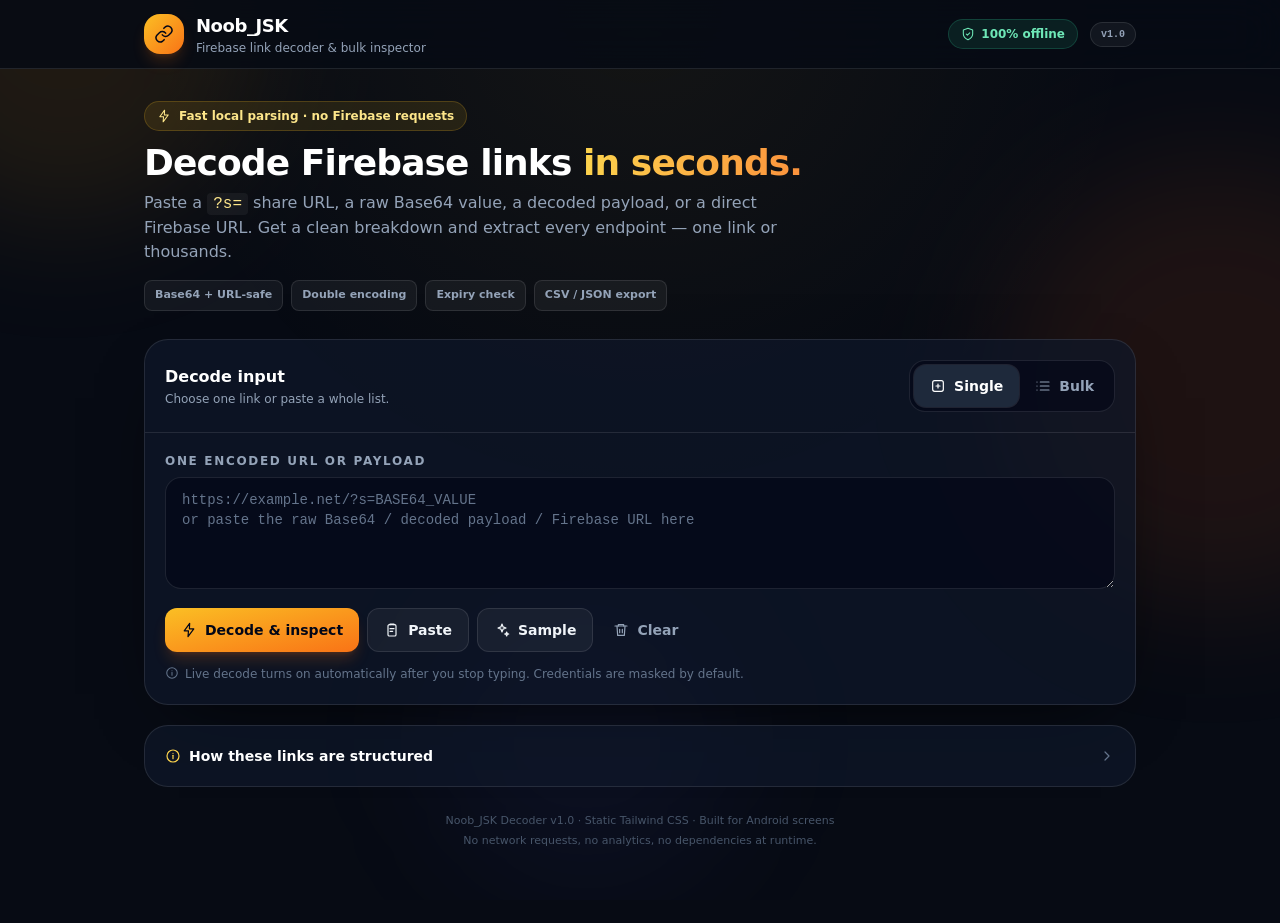
==== standalone.html @ 826efcdb "Initial commit via Netlify [skip ci]" ====
<!-- Generated file. Run `npm run build` after editing index.html, app.js, decoder.js or src/input.css. -->
<!doctype html>
<html lang="en" class="dark">
<head>
  <meta charset="utf-8">
  <meta name="viewport" content="width=device-width, initial-scale=1, viewport-fit=cover">
  <meta name="theme-color" content="#070b14">
  <meta name="mobile-web-app-capable" content="yes">
  <meta name="apple-mobile-web-app-capable" content="yes">
  <meta name="apple-mobile-web-app-status-bar-style" content="black-translucent">
  <meta name="description" content="Offline Firebase share-link decoder. Decode ?s= Base64 links, break down the payload, and extract Firebase URLs in single or bulk mode.">
  <title> Noob_JSK — Firebase Link Decoder (standalone)</title>
  <link rel="icon" href="data:image/svg+xml,%3Csvg xmlns='http://www.w3.org/2000/svg' viewBox='0 0 64 64'%3E%3Cdefs%3E%3ClinearGradient id='g' x1='0' y1='0' x2='1' y2='1'%3E%3Cstop stop-color='%23fbbf24'/%3E%3Cstop offset='1' stop-color='%23f97316'/%3E%3C/linearGradient%3E%3C/defs%3E%3Crect width='64' height='64' rx='16' fill='%23070b14'/%3E%3Cpath d='M26 20h-5a9 9 0 0 0 0 18h5M38 26h5a9 9 0 0 1 0 18h-5M25 35h14' fill='none' stroke='url(%23g)' stroke-width='5' stroke-linecap='round'/%3E%3Ccircle cx='21' cy='29' r='3.5' fill='url(%23g)'/%3E%3Ccircle cx='43' cy='35' r='3.5' fill='url(%23g)'/%3E%3C/svg%3E">
  <style>
*,:after,:before{--tw-border-spacing-x:0;--tw-border-spacing-y:0;--tw-translate-x:0;--tw-translate-y:0;--tw-rotate:0;--tw-skew-x:0;--tw-skew-y:0;--tw-scale-x:1;--tw-scale-y:1;--tw-pan-x: ;--tw-pan-y: ;--tw-pinch-zoom: ;--tw-scroll-snap-strictness:proximity;--tw-gradient-from-position: ;--tw-gradient-via-position: ;--tw-gradient-to-position: ;--tw-ordinal: ;--tw-slashed-zero: ;--tw-numeric-figure: ;--tw-numeric-spacing: ;--tw-numeric-fraction: ;--tw-ring-inset: ;--tw-ring-offset-width:0px;--tw-ring-offset-color:#fff;--tw-ring-color:rgba(59,130,246,.5);--tw-ring-offset-shadow:0 0 #0000;--tw-ring-shadow:0 0 #0000;--tw-shadow:0 0 #0000;--tw-shadow-colored:0 0 #0000;--tw-blur: ;--tw-brightness: ;--tw-contrast: ;--tw-grayscale: ;--tw-hue-rotate: ;--tw-invert: ;--tw-saturate: ;--tw-sepia: ;--tw-drop-shadow: ;--tw-backdrop-blur: ;--tw-backdrop-brightness: ;--tw-backdrop-contrast: ;--tw-backdrop-grayscale: ;--tw-backdrop-hue-rotate: ;--tw-backdrop-invert: ;--tw-backdrop-opacity: ;--tw-backdrop-saturate: ;--tw-backdrop-sepia: ;--tw-contain-size: ;--tw-contain-layout: ;--tw-contain-paint: ;--tw-contain-style: }::backdrop{--tw-border-spacing-x:0;--tw-border-spacing-y:0;--tw-translate-x:0;--tw-translate-y:0;--tw-rotate:0;--tw-skew-x:0;--tw-skew-y:0;--tw-scale-x:1;--tw-scale-y:1;--tw-pan-x: ;--tw-pan-y: ;--tw-pinch-zoom: ;--tw-scroll-snap-strictness:proximity;--tw-gradient-from-position: ;--tw-gradient-via-position: ;--tw-gradient-to-position: ;--tw-ordinal: ;--tw-slashed-zero: ;--tw-numeric-figure: ;--tw-numeric-spacing: ;--tw-numeric-fraction: ;--tw-ring-inset: ;--tw-ring-offset-width:0px;--tw-ring-offset-color:#fff;--tw-ring-color:rgba(59,130,246,.5);--tw-ring-offset-shadow:0 0 #0000;--tw-ring-shadow:0 0 #0000;--tw-shadow:0 0 #0000;--tw-shadow-colored:0 0 #0000;--tw-blur: ;--tw-brightness: ;--tw-contrast: ;--tw-grayscale: ;--tw-hue-rotate: ;--tw-invert: ;--tw-saturate: ;--tw-sepia: ;--tw-drop-shadow: ;--tw-backdrop-blur: ;--tw-backdrop-brightness: ;--tw-backdrop-contrast: ;--tw-backdrop-grayscale: ;--tw-backdrop-hue-rotate: ;--tw-backdrop-invert: ;--tw-backdrop-opacity: ;--tw-backdrop-saturate: ;--tw-backdrop-sepia: ;--tw-contain-size: ;--tw-contain-layout: ;--tw-contain-paint: ;--tw-contain-style: }/*! tailwindcss v3.4.17 | MIT License | https://tailwindcss.com*/*,:after,:before{box-sizing:border-box;border:0 solid #e5e7eb}:after,:before{--tw-content:""}:host,html{line-height:1.5;-webkit-text-size-adjust:100%;-moz-tab-size:4;-o-tab-size:4;tab-size:4;font-family:ui-sans-serif,system-ui,-apple-system,BlinkMacSystemFont,Segoe UI,Roboto,Helvetica Neue,Arial,Noto Sans,Noto Sans Devanagari,sans-serif;font-feature-settings:normal;font-variation-settings:normal;-webkit-tap-highlight-color:transparent}body{line-height:inherit}hr{height:0;color:inherit;border-top-width:1px}abbr:where([title]){-webkit-text-decoration:underline dotted;text-decoration:underline dotted}h1,h2,h3,h4,h5,h6{font-size:inherit;font-weight:inherit}a{color:inherit;text-decoration:inherit}b,strong{font-weight:bolder}code,kbd,pre,samp{font-family:ui-monospace,SFMono-Regular,Menlo,Monaco,Consolas,Liberation Mono,monospace;font-feature-settings:normal;font-variation-settings:normal;font-size:1em}small{font-size:80%}sub,sup{font-size:75%;line-height:0;position:relative;vertical-align:baseline}sub{bottom:-.25em}sup{top:-.5em}table{text-indent:0;border-color:inherit;border-collapse:collapse}button,input,optgroup,select,textarea{font-family:inherit;font-feature-settings:inherit;font-variation-settings:inherit;font-size:100%;font-weight:inherit;line-height:inherit;letter-spacing:inherit;color:inherit;margin:0;padding:0}button,select{text-transform:none}button,input:where([type=button]),input:where([type=reset]),input:where([type=submit]){-webkit-appearance:button;background-color:transparent;background-image:none}:-moz-focusring{outline:auto}:-moz-ui-invalid{box-shadow:none}progress{vertical-align:baseline}::-webkit-inner-spin-button,::-webkit-outer-spin-button{height:auto}[type=search]{-webkit-appearance:textfield;outline-offset:-2px}::-webkit-search-decoration{-webkit-appearance:none}::-webkit-file-upload-button{-webkit-appearance:button;font:inherit}summary{display:list-item}blockquote,dd,dl,figure,h1,h2,h3,h4,h5,h6,hr,p,pre{margin:0}fieldset{margin:0}fieldset,legend{padding:0}menu,ol,ul{list-style:none;margin:0;padding:0}dialog{padding:0}textarea{resize:vertical}input::-moz-placeholder,textarea::-moz-placeholder{opacity:1;color:#9ca3af}input::placeholder,textarea::placeholder{opacity:1;color:#9ca3af}[role=button],button{cursor:pointer}:disabled{cursor:default}audio,canvas,embed,iframe,img,object,svg,video{display:block;vertical-align:middle}img,video{max-width:100%;height:auto}[hidden]:where(:not([hidden=until-found])){display:none}:root{color-scheme:dark}html{-webkit-text-size-adjust:100%;scroll-behavior:smooth}body{margin:0;min-height:100%;background-color:#070b14;font-family:ui-sans-serif,system-ui,-apple-system,BlinkMacSystemFont,Segoe UI,Roboto,Helvetica Neue,Arial,Noto Sans,Noto Sans Devanagari,sans-serif;overscroll-behavior-y:contain;-webkit-font-smoothing:antialiased;-moz-osx-font-smoothing:grayscale}*{-webkit-tap-highlight-color:transparent}button,input,select,textarea{font:inherit}input,textarea{font-size:16px}::-moz-selection{background:rgba(251,191,36,.3);color:#fff}::selection{background:rgba(251,191,36,.3);color:#fff}:focus-visible{outline:2px solid rgba(251,191,36,.75);outline-offset:2px}.glass{border-radius:1.5rem;border-width:1px;border-color:hsla(0,0%,100%,.1);background-color:rgba(15,23,42,.7);--tw-shadow:0 24px 70px -35px rgba(0,0,0,.95);--tw-shadow-colored:0 24px 70px -35px var(--tw-shadow-color);box-shadow:var(--tw-ring-offset-shadow,0 0 #0000),var(--tw-ring-shadow,0 0 #0000),var(--tw-shadow)}.glass-soft{border-radius:1rem;border-width:1px;border-color:hsla(0,0%,100%,.07);background-color:hsla(0,0%,100%,.035)}.input-shell{width:100%;border-radius:1rem;border-width:1px;border-color:hsla(0,0%,100%,.1);background-color:rgba(2,6,23,.6);padding:.75rem 1rem;font-size:1rem;line-height:1.5rem;--tw-text-opacity:1;color:rgb(241 245 249/var(--tw-text-opacity,1));outline:2px solid transparent;outline-offset:2px;transition-property:color,background-color,border-color,text-decoration-color,fill,stroke,opacity,box-shadow,transform,filter,-webkit-backdrop-filter;transition-property:color,background-color,border-color,text-decoration-color,fill,stroke,opacity,box-shadow,transform,filter,backdrop-filter;transition-property:color,background-color,border-color,text-decoration-color,fill,stroke,opacity,box-shadow,transform,filter,backdrop-filter,-webkit-backdrop-filter;transition-timing-function:cubic-bezier(.4,0,.2,1);transition-duration:.15s}.input-shell::-moz-placeholder{--tw-text-opacity:1;color:rgb(100 116 139/var(--tw-text-opacity,1))}.input-shell::placeholder{--tw-text-opacity:1;color:rgb(100 116 139/var(--tw-text-opacity,1))}.input-shell:focus{border-color:rgba(251,191,36,.5);--tw-ring-offset-shadow:var(--tw-ring-inset) 0 0 0 var(--tw-ring-offset-width) var(--tw-ring-offset-color);--tw-ring-shadow:var(--tw-ring-inset) 0 0 0 calc(4px + var(--tw-ring-offset-width)) var(--tw-ring-color);box-shadow:var(--tw-ring-offset-shadow),var(--tw-ring-shadow),var(--tw-shadow,0 0 #0000);--tw-ring-color:rgba(251,191,36,.1)}.\!btn{display:inline-flex;min-height:44px;touch-action:manipulation;align-items:center;justify-content:center;gap:.5rem;border-radius:.75rem;padding:.625rem 1rem;font-size:.875rem;line-height:1.25rem;font-weight:600;transition-property:color,background-color,border-color,text-decoration-color,fill,stroke,opacity,box-shadow,transform,filter,-webkit-backdrop-filter;transition-property:color,background-color,border-color,text-decoration-color,fill,stroke,opacity,box-shadow,transform,filter,backdrop-filter;transition-property:color,background-color,border-color,text-decoration-color,fill,stroke,opacity,box-shadow,transform,filter,backdrop-filter,-webkit-backdrop-filter;transition-timing-function:cubic-bezier(.4,0,.2,1);transition-duration:.15s}.\!btn:active{--tw-scale-x:0.98;--tw-scale-y:0.98;transform:translate(var(--tw-translate-x),var(--tw-translate-y)) rotate(var(--tw-rotate)) skewX(var(--tw-skew-x)) skewY(var(--tw-skew-y)) scaleX(var(--tw-scale-x)) scaleY(var(--tw-scale-y))}.\!btn:disabled{cursor:not-allowed;opacity:.5}.btn{display:inline-flex;min-height:44px;touch-action:manipulation;align-items:center;justify-content:center;gap:.5rem;border-radius:.75rem;padding:.625rem 1rem;font-size:.875rem;line-height:1.25rem;font-weight:600;transition-property:color,background-color,border-color,text-decoration-color,fill,stroke,opacity,box-shadow,transform,filter,-webkit-backdrop-filter;transition-property:color,background-color,border-color,text-decoration-color,fill,stroke,opacity,box-shadow,transform,filter,backdrop-filter;transition-property:color,background-color,border-color,text-decoration-color,fill,stroke,opacity,box-shadow,transform,filter,backdrop-filter,-webkit-backdrop-filter;transition-timing-function:cubic-bezier(.4,0,.2,1);transition-duration:.15s}.btn:active{--tw-scale-x:0.98;--tw-scale-y:0.98;transform:translate(var(--tw-translate-x),var(--tw-translate-y)) rotate(var(--tw-rotate)) skewX(var(--tw-skew-x)) skewY(var(--tw-skew-y)) scaleX(var(--tw-scale-x)) scaleY(var(--tw-scale-y))}.btn:disabled{cursor:not-allowed;opacity:.5}.btn-primary{display:inline-flex;min-height:44px;touch-action:manipulation;align-items:center;justify-content:center;gap:.5rem;border-radius:.75rem;padding:.625rem 1rem;font-size:.875rem;line-height:1.25rem;font-weight:600;transition-property:color,background-color,border-color,text-decoration-color,fill,stroke,opacity,box-shadow,transform,filter,-webkit-backdrop-filter;transition-property:color,background-color,border-color,text-decoration-color,fill,stroke,opacity,box-shadow,transform,filter,backdrop-filter;transition-property:color,background-color,border-color,text-decoration-color,fill,stroke,opacity,box-shadow,transform,filter,backdrop-filter,-webkit-backdrop-filter;transition-timing-function:cubic-bezier(.4,0,.2,1);transition-duration:.15s}.btn-primary:active{--tw-scale-x:0.98;--tw-scale-y:0.98;transform:translate(var(--tw-translate-x),var(--tw-translate-y)) rotate(var(--tw-rotate)) skewX(var(--tw-skew-x)) skewY(var(--tw-skew-y)) scaleX(var(--tw-scale-x)) scaleY(var(--tw-scale-y))}.btn-primary:disabled{cursor:not-allowed;opacity:.5}.btn-primary{background-image:linear-gradient(to bottom right,var(--tw-gradient-stops));--tw-gradient-from:#fbbf24 var(--tw-gradient-from-position);--tw-gradient-to:rgba(251,191,36,0) var(--tw-gradient-to-position);--tw-gradient-stops:var(--tw-gradient-from),var(--tw-gradient-to);--tw-gradient-to:#f97316 var(--tw-gradient-to-position);--tw-text-opacity:1;color:rgb(2 6 23/var(--tw-text-opacity,1));--tw-shadow:0 10px 15px -3px rgba(0,0,0,.1),0 4px 6px -4px rgba(0,0,0,.1);--tw-shadow-colored:0 10px 15px -3px var(--tw-shadow-color),0 4px 6px -4px var(--tw-shadow-color);box-shadow:var(--tw-ring-offset-shadow,0 0 #0000),var(--tw-ring-shadow,0 0 #0000),var(--tw-shadow);--tw-shadow-color:rgba(249,115,22,.2);--tw-shadow:var(--tw-shadow-colored)}.btn-primary:hover{--tw-gradient-from:#fcd34d var(--tw-gradient-from-position);--tw-gradient-to:rgba(252,211,77,0) var(--tw-gradient-to-position);--tw-gradient-stops:var(--tw-gradient-from),var(--tw-gradient-to);--tw-gradient-to:#fb923c var(--tw-gradient-to-position)}.btn-secondary{display:inline-flex;min-height:44px;touch-action:manipulation;align-items:center;justify-content:center;gap:.5rem;border-radius:.75rem;padding:.625rem 1rem;font-size:.875rem;line-height:1.25rem;font-weight:600;transition-property:color,background-color,border-color,text-decoration-color,fill,stroke,opacity,box-shadow,transform,filter,-webkit-backdrop-filter;transition-property:color,background-color,border-color,text-decoration-color,fill,stroke,opacity,box-shadow,transform,filter,backdrop-filter;transition-property:color,background-color,border-color,text-decoration-color,fill,stroke,opacity,box-shadow,transform,filter,backdrop-filter,-webkit-backdrop-filter;transition-timing-function:cubic-bezier(.4,0,.2,1);transition-duration:.15s}.btn-secondary:active{--tw-scale-x:0.98;--tw-scale-y:0.98;transform:translate(var(--tw-translate-x),var(--tw-translate-y)) rotate(var(--tw-rotate)) skewX(var(--tw-skew-x)) skewY(var(--tw-skew-y)) scaleX(var(--tw-scale-x)) scaleY(var(--tw-scale-y))}.btn-secondary:disabled{cursor:not-allowed;opacity:.5}.btn-secondary{border-width:1px;border-color:hsla(0,0%,100%,.1);background-color:hsla(0,0%,100%,.05);--tw-text-opacity:1;color:rgb(241 245 249/var(--tw-text-opacity,1))}.btn-secondary:hover{background-color:hsla(0,0%,100%,.1)}.btn-ghost{display:inline-flex;min-height:44px;touch-action:manipulation;align-items:center;justify-content:center;gap:.5rem;border-radius:.75rem;padding:.625rem 1rem;font-size:.875rem;line-height:1.25rem;font-weight:600;transition-property:color,background-color,border-color,text-decoration-color,fill,stroke,opacity,box-shadow,transform,filter,-webkit-backdrop-filter;transition-property:color,background-color,border-color,text-decoration-color,fill,stroke,opacity,box-shadow,transform,filter,backdrop-filter;transition-property:color,background-color,border-color,text-decoration-color,fill,stroke,opacity,box-shadow,transform,filter,backdrop-filter,-webkit-backdrop-filter;transition-timing-function:cubic-bezier(.4,0,.2,1);transition-duration:.15s}.btn-ghost:active{--tw-scale-x:0.98;--tw-scale-y:0.98;transform:translate(var(--tw-translate-x),var(--tw-translate-y)) rotate(var(--tw-rotate)) skewX(var(--tw-skew-x)) skewY(var(--tw-skew-y)) scaleX(var(--tw-scale-x)) scaleY(var(--tw-scale-y))}.btn-ghost:disabled{cursor:not-allowed;opacity:.5}.btn-ghost{padding-left:.75rem;padding-right:.75rem;--tw-text-opacity:1;color:rgb(148 163 184/var(--tw-text-opacity,1))}.btn-ghost:hover{background-color:hsla(0,0%,100%,.05);--tw-text-opacity:1;color:rgb(241 245 249/var(--tw-text-opacity,1))}.mini-btn{display:inline-flex;min-height:36px;touch-action:manipulation;align-items:center;justify-content:center;gap:.375rem;border-radius:.5rem;border-width:1px;border-color:hsla(0,0%,100%,.1);background-color:hsla(0,0%,100%,.05);padding:.375rem .75rem;font-size:.75rem;line-height:1rem;font-weight:600;--tw-text-opacity:1;color:rgb(203 213 225/var(--tw-text-opacity,1));transition-property:color,background-color,border-color,text-decoration-color,fill,stroke,opacity,box-shadow,transform,filter,-webkit-backdrop-filter;transition-property:color,background-color,border-color,text-decoration-color,fill,stroke,opacity,box-shadow,transform,filter,backdrop-filter;transition-property:color,background-color,border-color,text-decoration-color,fill,stroke,opacity,box-shadow,transform,filter,backdrop-filter,-webkit-backdrop-filter;transition-timing-function:cubic-bezier(.4,0,.2,1);transition-duration:.15s}.mini-btn:hover{background-color:hsla(0,0%,100%,.1);--tw-text-opacity:1;color:rgb(255 255 255/var(--tw-text-opacity,1))}.mini-btn:active{--tw-scale-x:0.98;--tw-scale-y:0.98;transform:translate(var(--tw-translate-x),var(--tw-translate-y)) rotate(var(--tw-rotate)) skewX(var(--tw-skew-x)) skewY(var(--tw-skew-y)) scaleX(var(--tw-scale-x)) scaleY(var(--tw-scale-y))}.chip{display:inline-flex;min-height:36px;flex-shrink:0;touch-action:manipulation;align-items:center;gap:.375rem;border-radius:9999px;border-width:1px;border-color:hsla(0,0%,100%,.1);background-color:hsla(0,0%,100%,.05);padding:.375rem .875rem;font-size:.75rem;line-height:1rem;font-weight:600;--tw-text-opacity:1;color:rgb(148 163 184/var(--tw-text-opacity,1));transition-property:color,background-color,border-color,text-decoration-color,fill,stroke,opacity,box-shadow,transform,filter,-webkit-backdrop-filter;transition-property:color,background-color,border-color,text-decoration-color,fill,stroke,opacity,box-shadow,transform,filter,backdrop-filter;transition-property:color,background-color,border-color,text-decoration-color,fill,stroke,opacity,box-shadow,transform,filter,backdrop-filter,-webkit-backdrop-filter;transition-timing-function:cubic-bezier(.4,0,.2,1);transition-duration:.15s}.chip:hover{--tw-text-opacity:1;color:rgb(241 245 249/var(--tw-text-opacity,1))}.chip:active{--tw-scale-x:0.98;--tw-scale-y:0.98;transform:translate(var(--tw-translate-x),var(--tw-translate-y)) rotate(var(--tw-rotate)) skewX(var(--tw-skew-x)) skewY(var(--tw-skew-y)) scaleX(var(--tw-scale-x)) scaleY(var(--tw-scale-y))}.chip-active{border-color:rgba(251,191,36,.3);background-color:rgba(251,191,36,.15);--tw-text-opacity:1;color:rgb(253 230 138/var(--tw-text-opacity,1))}.label{margin-bottom:.5rem;display:block;line-height:1rem;font-weight:700;text-transform:uppercase;letter-spacing:.14em;color:rgb(148 163 184/var(--tw-text-opacity,1))}.code-block,.label{font-size:.75rem;--tw-text-opacity:1}.code-block{max-height:16rem;overflow:auto;border-radius:1rem;border-width:1px;border-color:hsla(0,0%,100%,.1);background-color:rgba(2,6,23,.8);padding:1rem;font-family:ui-monospace,SFMono-Regular,Menlo,Monaco,Consolas,Liberation Mono,monospace;line-height:1.5rem;color:rgb(203 213 225/var(--tw-text-opacity,1));scrollbar-width:thin;scrollbar-color:rgba(148,163,184,.35) transparent}.code-block::-webkit-scrollbar{width:6px;height:6px}.code-block::-webkit-scrollbar-thumb{border-radius:999px;background:rgba(148,163,184,.35)}.code-block::-webkit-scrollbar-track{background:transparent}.segment-btn{display:inline-flex;min-height:42px;flex:1 1 0%;touch-action:manipulation;align-items:center;justify-content:center;gap:.5rem;border-radius:.75rem;padding:.5rem 1rem;font-size:.875rem;line-height:1.25rem;font-weight:600;--tw-text-opacity:1;color:rgb(148 163 184/var(--tw-text-opacity,1));transition-property:color,background-color,border-color,text-decoration-color,fill,stroke,opacity,box-shadow,transform,filter,-webkit-backdrop-filter;transition-property:color,background-color,border-color,text-decoration-color,fill,stroke,opacity,box-shadow,transform,filter,backdrop-filter;transition-property:color,background-color,border-color,text-decoration-color,fill,stroke,opacity,box-shadow,transform,filter,backdrop-filter,-webkit-backdrop-filter;transition-timing-function:cubic-bezier(.4,0,.2,1);transition-duration:.15s}.segment-btn:active{--tw-scale-x:0.98;--tw-scale-y:0.98;transform:translate(var(--tw-translate-x),var(--tw-translate-y)) rotate(var(--tw-rotate)) skewX(var(--tw-skew-x)) skewY(var(--tw-skew-y)) scaleX(var(--tw-scale-x)) scaleY(var(--tw-scale-y))}.segment-active{--tw-bg-opacity:1;background-color:rgb(30 41 59/var(--tw-bg-opacity,1));--tw-text-opacity:1;color:rgb(255 255 255/var(--tw-text-opacity,1));--tw-shadow:0 1px 2px 0 rgba(0,0,0,.05);--tw-shadow-colored:0 1px 2px 0 var(--tw-shadow-color);box-shadow:var(--tw-ring-offset-shadow,0 0 #0000),var(--tw-ring-shadow,0 0 #0000),var(--tw-shadow);--tw-ring-offset-shadow:var(--tw-ring-inset) 0 0 0 var(--tw-ring-offset-width) var(--tw-ring-offset-color);--tw-ring-shadow:var(--tw-ring-inset) 0 0 0 calc(1px + var(--tw-ring-offset-width)) var(--tw-ring-color);box-shadow:var(--tw-ring-offset-shadow),var(--tw-ring-shadow),var(--tw-shadow,0 0 #0000);--tw-ring-color:hsla(0,0%,100%,.1)}.pointer-events-none{pointer-events:none}.\!visible{visibility:visible!important}.visible{visibility:visible}.fixed{position:fixed}.absolute{position:absolute}.relative{position:relative}.sticky{position:sticky}.inset-0{inset:0}.inset-x-0{left:0;right:0}.-left-32{left:-8rem}.-right-40{right:-10rem}.-top-40{top:-10rem}.bottom-0{bottom:0}.bottom-24{bottom:6rem}.left-1\/2{left:50%}.left-1\/3{left:33.333333%}.top-0{top:0}.top-40{top:10rem}.-z-10{z-index:-10}.z-40{z-index:40}.z-50{z-index:50}.mx-auto{margin-left:auto;margin-right:auto}.mb-0{margin-bottom:0}.mb-2{margin-bottom:.5rem}.mb-3{margin-bottom:.75rem}.mb-5{margin-bottom:1.25rem}.mt-0\.5{margin-top:.125rem}.mt-1{margin-top:.25rem}.mt-1\.5{margin-top:.375rem}.mt-2{margin-top:.5rem}.mt-3{margin-top:.75rem}.mt-4{margin-top:1rem}.mt-5{margin-top:1.25rem}.mt-6{margin-top:1.5rem}.block{display:block}.flex{display:flex}.inline-flex{display:inline-flex}.grid{display:grid}.hidden{display:none}.h-10{height:2.5rem}.h-11{height:2.75rem}.h-2{height:.5rem}.h-2\.5{height:.625rem}.h-3\.5{height:.875rem}.h-4{height:1rem}.h-5{height:1.25rem}.h-6{height:1.5rem}.h-8{height:2rem}.h-80{height:20rem}.h-96{height:24rem}.h-\[28rem\]{height:28rem}.max-h-64{max-height:16rem}.min-h-\[112px\]{min-height:112px}.min-h-\[180px\]{min-height:180px}.min-h-\[36px\]{min-height:36px}.min-h-\[42px\]{min-height:42px}.min-h-\[44px\]{min-height:44px}.min-h-screen{min-height:100vh}.w-10{width:2.5rem}.w-11{width:2.75rem}.w-2{width:.5rem}.w-2\.5{width:.625rem}.w-3\.5{width:.875rem}.w-4{width:1rem}.w-5{width:1.25rem}.w-6{width:1.5rem}.w-8{width:2rem}.w-80{width:20rem}.w-96{width:24rem}.w-\[28rem\]{width:28rem}.w-full{width:100%}.min-w-0{min-width:0}.max-w-2xl{max-width:42rem}.max-w-5xl{max-width:64rem}.flex-1{flex:1 1 0%}.shrink-0{flex-shrink:0}.-translate-x-1\/2{--tw-translate-x:-50%}.-translate-x-1\/2,.transform{transform:translate(var(--tw-translate-x),var(--tw-translate-y)) rotate(var(--tw-rotate)) skewX(var(--tw-skew-x)) skewY(var(--tw-skew-y)) scaleX(var(--tw-scale-x)) scaleY(var(--tw-scale-y))}.cursor-pointer{cursor:pointer}.touch-manipulation{touch-action:manipulation}.resize-y{resize:vertical}.list-none{list-style-type:none}.grid-cols-2{grid-template-columns:repeat(2,minmax(0,1fr))}.flex-col{flex-direction:column}.flex-wrap{flex-wrap:wrap}.items-start{align-items:flex-start}.items-end{align-items:flex-end}.items-center{align-items:center}.justify-center{justify-content:center}.justify-between{justify-content:space-between}.gap-1{gap:.25rem}.gap-1\.5{gap:.375rem}.gap-2{gap:.5rem}.gap-2\.5{gap:.625rem}.gap-3{gap:.75rem}.space-y-1>:not([hidden])~:not([hidden]){--tw-space-y-reverse:0;margin-top:calc(.25rem*(1 - var(--tw-space-y-reverse)));margin-bottom:calc(.25rem*var(--tw-space-y-reverse))}.space-y-1\.5>:not([hidden])~:not([hidden]){--tw-space-y-reverse:0;margin-top:calc(.375rem*(1 - var(--tw-space-y-reverse)));margin-bottom:calc(.375rem*var(--tw-space-y-reverse))}.space-y-2>:not([hidden])~:not([hidden]){--tw-space-y-reverse:0;margin-top:calc(.5rem*(1 - var(--tw-space-y-reverse)));margin-bottom:calc(.5rem*var(--tw-space-y-reverse))}.space-y-3>:not([hidden])~:not([hidden]){--tw-space-y-reverse:0;margin-top:calc(.75rem*(1 - var(--tw-space-y-reverse)));margin-bottom:calc(.75rem*var(--tw-space-y-reverse))}.divide-y>:not([hidden])~:not([hidden]){--tw-divide-y-reverse:0;border-top-width:calc(1px*(1 - var(--tw-divide-y-reverse)));border-bottom-width:calc(1px*var(--tw-divide-y-reverse))}.divide-white\/5>:not([hidden])~:not([hidden]){border-color:hsla(0,0%,100%,.05)}.self-start{align-self:flex-start}.overflow-auto{overflow:auto}.overflow-hidden{overflow:hidden}.overflow-x-auto{overflow-x:auto}.truncate{overflow:hidden;text-overflow:ellipsis;white-space:nowrap}.whitespace-pre-wrap{white-space:pre-wrap}.text-wrap{text-wrap:wrap}.text-balance{text-wrap:balance}.break-words{overflow-wrap:break-word}.break-all{word-break:break-all}.rounded{border-radius:.25rem}.rounded-2xl{border-radius:1rem}.rounded-3xl{border-radius:1.5rem}.rounded-full{border-radius:9999px}.rounded-lg{border-radius:.5rem}.rounded-xl{border-radius:.75rem}.border{border-width:1px}.border-b{border-bottom-width:1px}.border-t{border-top-width:1px}.border-dashed{border-style:dashed}.border-amber-400\/15{border-color:rgba(251,191,36,.15)}.border-amber-400\/20{border-color:rgba(251,191,36,.2)}.border-amber-400\/30{border-color:rgba(251,191,36,.3)}.border-amber-400\/50{border-color:rgba(251,191,36,.5)}.border-emerald-400\/15{border-color:rgba(52,211,153,.15)}.border-emerald-400\/20{border-color:rgba(52,211,153,.2)}.border-white\/10{border-color:hsla(0,0%,100%,.1)}.border-white\/15{border-color:hsla(0,0%,100%,.15)}.border-white\/5{border-color:hsla(0,0%,100%,.05)}.border-white\/\[0\.07\]{border-color:hsla(0,0%,100%,.07)}.bg-\[\#070b14\]{--tw-bg-opacity:1;background-color:rgb(7 11 20/var(--tw-bg-opacity,1))}.bg-\[\#070b14\]\/85{background-color:rgba(7,11,20,.85)}.bg-\[\#070b14\]\/95{background-color:rgba(7,11,20,.95)}.bg-amber-400{--tw-bg-opacity:1;background-color:rgb(251 191 36/var(--tw-bg-opacity,1))}.bg-amber-400\/10{background-color:rgba(251,191,36,.1)}.bg-amber-400\/15{background-color:rgba(251,191,36,.15)}.bg-amber-400\/\[0\.06\]{background-color:rgba(251,191,36,.06)}.bg-amber-500\/10{background-color:rgba(245,158,11,.1)}.bg-amber-500\/15{background-color:rgba(245,158,11,.15)}.bg-black\/25{background-color:rgba(0,0,0,.25)}.bg-emerald-400{--tw-bg-opacity:1;background-color:rgb(52 211 153/var(--tw-bg-opacity,1))}.bg-emerald-400\/10{background-color:rgba(52,211,153,.1)}.bg-emerald-400\/\[0\.06\]{background-color:rgba(52,211,153,.06)}.bg-emerald-500\/15{background-color:rgba(16,185,129,.15)}.bg-indigo-400\/10{background-color:rgba(129,140,248,.1)}.bg-indigo-500\/5{background-color:rgba(99,102,241,.05)}.bg-orange-400\/10{background-color:rgba(251,146,60,.1)}.bg-orange-600\/10{background-color:rgba(234,88,12,.1)}.bg-rose-400{--tw-bg-opacity:1;background-color:rgb(251 113 133/var(--tw-bg-opacity,1))}.bg-rose-400\/10{background-color:rgba(251,113,133,.1)}.bg-rose-500\/15{background-color:rgba(244,63,94,.15)}.bg-sky-400\/10{background-color:rgba(56,189,248,.1)}.bg-slate-400{--tw-bg-opacity:1;background-color:rgb(148 163 184/var(--tw-bg-opacity,1))}.bg-slate-400\/10{background-color:rgba(148,163,184,.1)}.bg-slate-500\/15{background-color:rgba(100,116,139,.15)}.bg-slate-800{--tw-bg-opacity:1;background-color:rgb(30 41 59/var(--tw-bg-opacity,1))}.bg-slate-900\/70{background-color:rgba(15,23,42,.7)}.bg-slate-900\/95{background-color:rgba(15,23,42,.95)}.bg-slate-950\/40{background-color:rgba(2,6,23,.4)}.bg-slate-950\/50{background-color:rgba(2,6,23,.5)}.bg-slate-950\/60{background-color:rgba(2,6,23,.6)}.bg-slate-950\/80{background-color:rgba(2,6,23,.8)}.bg-transparent{background-color:transparent}.bg-white\/5{background-color:hsla(0,0%,100%,.05)}.bg-\[radial-gradient\(circle_at_50\%_0\%\2c rgba\(251\2c 191\2c 36\2c 0\.06\)\2c transparent_45\%\)\]{background-image:radial-gradient(circle at 50% 0,rgba(251,191,36,.06),transparent 45%)}.bg-gradient-to-br{background-image:linear-gradient(to bottom right,var(--tw-gradient-stops))}.bg-gradient-to-r{background-image:linear-gradient(to right,var(--tw-gradient-stops))}.from-amber-300{--tw-gradient-from:#fcd34d var(--tw-gradient-from-position);--tw-gradient-to:rgba(252,211,77,0) var(--tw-gradient-to-position);--tw-gradient-stops:var(--tw-gradient-from),var(--tw-gradient-to)}.from-amber-400{--tw-gradient-from:#fbbf24 var(--tw-gradient-from-position);--tw-gradient-to:rgba(251,191,36,0) var(--tw-gradient-to-position);--tw-gradient-stops:var(--tw-gradient-from),var(--tw-gradient-to)}.to-orange-400{--tw-gradient-to:#fb923c var(--tw-gradient-to-position)}.to-orange-500{--tw-gradient-to:#f97316 var(--tw-gradient-to-position)}.bg-clip-text{-webkit-background-clip:text;background-clip:text}.p-1{padding:.25rem}.p-2\.5{padding:.625rem}.p-3{padding:.75rem}.p-3\.5{padding:.875rem}.p-4{padding:1rem}.p-8{padding:2rem}.px-1\.5{padding-left:.375rem;padding-right:.375rem}.px-2{padding-left:.5rem;padding-right:.5rem}.px-2\.5{padding-left:.625rem;padding-right:.625rem}.px-3{padding-left:.75rem;padding-right:.75rem}.px-3\.5{padding-left:.875rem;padding-right:.875rem}.px-4{padding-left:1rem;padding-right:1rem}.py-0\.5{padding-top:.125rem;padding-bottom:.125rem}.py-1{padding-top:.25rem;padding-bottom:.25rem}.py-1\.5{padding-top:.375rem;padding-bottom:.375rem}.py-2{padding-top:.5rem;padding-bottom:.5rem}.py-2\.5{padding-top:.625rem;padding-bottom:.625rem}.py-3{padding-top:.75rem;padding-bottom:.75rem}.py-5{padding-top:1.25rem;padding-bottom:1.25rem}.pb-1{padding-bottom:.25rem}.pb-2{padding-bottom:.5rem}.pb-32{padding-bottom:8rem}.pt-2{padding-top:.5rem}.pt-3{padding-top:.75rem}.pt-6{padding-top:1.5rem}.text-center{text-align:center}.font-mono{font-family:ui-monospace,SFMono-Regular,Menlo,Monaco,Consolas,Liberation Mono,monospace}.text-3xl{font-size:1.875rem;line-height:2.25rem}.text-\[10px\]{font-size:10px}.text-\[11px\]{font-size:11px}.text-\[12px\]{font-size:12px}.text-\[13px\]{font-size:13px}.text-\[9px\]{font-size:9px}.text-base{font-size:1rem;line-height:1.5rem}.text-sm{font-size:.875rem;line-height:1.25rem}.text-xl{font-size:1.25rem;line-height:1.75rem}.text-xs{font-size:.75rem;line-height:1rem}.font-bold{font-weight:700}.font-extrabold{font-weight:800}.font-medium{font-weight:500}.font-semibold{font-weight:600}.uppercase{text-transform:uppercase}.leading-4{line-height:1rem}.leading-5{line-height:1.25rem}.leading-6{line-height:1.5rem}.leading-tight{line-height:1.25}.tracking-\[0\.12em\]{letter-spacing:.12em}.tracking-\[0\.14em\]{letter-spacing:.14em}.tracking-tight{letter-spacing:-.025em}.tracking-wide{letter-spacing:.025em}.tracking-wider{letter-spacing:.05em}.text-amber-100\/80{color:hsla(48,96%,89%,.8)}.text-amber-200{--tw-text-opacity:1;color:rgb(253 230 138/var(--tw-text-opacity,1))}.text-amber-200\/80{color:hsla(48,97%,77%,.8)}.text-amber-300{--tw-text-opacity:1;color:rgb(252 211 77/var(--tw-text-opacity,1))}.text-emerald-200{--tw-text-opacity:1;color:rgb(167 243 208/var(--tw-text-opacity,1))}.text-emerald-300{--tw-text-opacity:1;color:rgb(110 231 183/var(--tw-text-opacity,1))}.text-indigo-300{--tw-text-opacity:1;color:rgb(165 180 252/var(--tw-text-opacity,1))}.text-orange-300{--tw-text-opacity:1;color:rgb(253 186 116/var(--tw-text-opacity,1))}.text-rose-300{--tw-text-opacity:1;color:rgb(253 164 175/var(--tw-text-opacity,1))}.text-sky-300{--tw-text-opacity:1;color:rgb(125 211 252/var(--tw-text-opacity,1))}.text-slate-100{--tw-text-opacity:1;color:rgb(241 245 249/var(--tw-text-opacity,1))}.text-slate-200{--tw-text-opacity:1;color:rgb(226 232 240/var(--tw-text-opacity,1))}.text-slate-300{--tw-text-opacity:1;color:rgb(203 213 225/var(--tw-text-opacity,1))}.text-slate-400{--tw-text-opacity:1;color:rgb(148 163 184/var(--tw-text-opacity,1))}.text-slate-500{--tw-text-opacity:1;color:rgb(100 116 139/var(--tw-text-opacity,1))}.text-slate-600{--tw-text-opacity:1;color:rgb(71 85 105/var(--tw-text-opacity,1))}.text-slate-950{--tw-text-opacity:1;color:rgb(2 6 23/var(--tw-text-opacity,1))}.text-transparent{color:transparent}.text-white{--tw-text-opacity:1;color:rgb(255 255 255/var(--tw-text-opacity,1))}.antialiased{-webkit-font-smoothing:antialiased;-moz-osx-font-smoothing:grayscale}.shadow-2xl{--tw-shadow:0 25px 50px -12px rgba(0,0,0,.25);--tw-shadow-colored:0 25px 50px -12px var(--tw-shadow-color)}.shadow-2xl,.shadow-\[0_24px_70px_-35px_rgba\(0\2c 0\2c 0\2c 0\.95\)\]{box-shadow:var(--tw-ring-offset-shadow,0 0 #0000),var(--tw-ring-shadow,0 0 #0000),var(--tw-shadow)}.shadow-\[0_24px_70px_-35px_rgba\(0\2c 0\2c 0\2c 0\.95\)\]{--tw-shadow:0 24px 70px -35px rgba(0,0,0,.95);--tw-shadow-colored:0 24px 70px -35px var(--tw-shadow-color)}.shadow-lg{--tw-shadow:0 10px 15px -3px rgba(0,0,0,.1),0 4px 6px -4px rgba(0,0,0,.1);--tw-shadow-colored:0 10px 15px -3px var(--tw-shadow-color),0 4px 6px -4px var(--tw-shadow-color)}.shadow-lg,.shadow-sm{box-shadow:var(--tw-ring-offset-shadow,0 0 #0000),var(--tw-ring-shadow,0 0 #0000),var(--tw-shadow)}.shadow-sm{--tw-shadow:0 1px 2px 0 rgba(0,0,0,.05);--tw-shadow-colored:0 1px 2px 0 var(--tw-shadow-color)}.shadow-orange-500\/20{--tw-shadow-color:rgba(249,115,22,.2);--tw-shadow:var(--tw-shadow-colored)}.outline-none{outline:2px solid transparent;outline-offset:2px}.outline{outline-style:solid}.ring-1{--tw-ring-offset-shadow:var(--tw-ring-inset) 0 0 0 var(--tw-ring-offset-width) var(--tw-ring-offset-color);--tw-ring-shadow:var(--tw-ring-inset) 0 0 0 calc(1px + var(--tw-ring-offset-width)) var(--tw-ring-color);box-shadow:var(--tw-ring-offset-shadow),var(--tw-ring-shadow),var(--tw-shadow,0 0 #0000)}.ring-inset{--tw-ring-inset:inset}.ring-amber-400\/20{--tw-ring-color:rgba(251,191,36,.2)}.ring-amber-400\/30{--tw-ring-color:rgba(251,191,36,.3)}.ring-emerald-400\/20{--tw-ring-color:rgba(52,211,153,.2)}.ring-emerald-400\/30{--tw-ring-color:rgba(52,211,153,.3)}.ring-indigo-400\/20{--tw-ring-color:rgba(129,140,248,.2)}.ring-orange-400\/20{--tw-ring-color:rgba(251,146,60,.2)}.ring-rose-400\/20{--tw-ring-color:rgba(251,113,133,.2)}.ring-rose-400\/30{--tw-ring-color:rgba(251,113,133,.3)}.ring-sky-400\/20{--tw-ring-color:rgba(56,189,248,.2)}.ring-slate-400\/20{--tw-ring-color:rgba(148,163,184,.2)}.ring-slate-400\/30{--tw-ring-color:rgba(148,163,184,.3)}.blur-3xl{--tw-blur:blur(64px)}.blur-3xl,.grayscale{filter:var(--tw-blur) var(--tw-brightness) var(--tw-contrast) var(--tw-grayscale) var(--tw-hue-rotate) var(--tw-invert) var(--tw-saturate) var(--tw-sepia) var(--tw-drop-shadow)}.grayscale{--tw-grayscale:grayscale(100%)}.filter{filter:var(--tw-blur) var(--tw-brightness) var(--tw-contrast) var(--tw-grayscale) var(--tw-hue-rotate) var(--tw-invert) var(--tw-saturate) var(--tw-sepia) var(--tw-drop-shadow)}.backdrop-blur-xl{--tw-backdrop-blur:blur(24px);-webkit-backdrop-filter:var(--tw-backdrop-blur) var(--tw-backdrop-brightness) var(--tw-backdrop-contrast) var(--tw-backdrop-grayscale) var(--tw-backdrop-hue-rotate) var(--tw-backdrop-invert) var(--tw-backdrop-opacity) var(--tw-backdrop-saturate) var(--tw-backdrop-sepia);backdrop-filter:var(--tw-backdrop-blur) var(--tw-backdrop-brightness) var(--tw-backdrop-contrast) var(--tw-backdrop-grayscale) var(--tw-backdrop-hue-rotate) var(--tw-backdrop-invert) var(--tw-backdrop-opacity) var(--tw-backdrop-saturate) var(--tw-backdrop-sepia)}.transition{transition-property:color,background-color,border-color,text-decoration-color,fill,stroke,opacity,box-shadow,transform,filter,-webkit-backdrop-filter;transition-property:color,background-color,border-color,text-decoration-color,fill,stroke,opacity,box-shadow,transform,filter,backdrop-filter;transition-property:color,background-color,border-color,text-decoration-color,fill,stroke,opacity,box-shadow,transform,filter,backdrop-filter,-webkit-backdrop-filter;transition-timing-function:cubic-bezier(.4,0,.2,1);transition-duration:.15s}.scrollbar-thin{scrollbar-width:thin;scrollbar-color:rgba(148,163,184,.35) transparent}.scrollbar-thin::-webkit-scrollbar{width:6px;height:6px}.scrollbar-thin::-webkit-scrollbar-thumb{border-radius:999px;background:rgba(148,163,184,.35)}.scrollbar-thin::-webkit-scrollbar-track{background:transparent}.animate-fade-up{animation:fade-up .28s cubic-bezier(.22,1,.36,1) both}.safe-bottom{padding-bottom:calc(.75rem + env(safe-area-inset-bottom))}.text-balance{text-wrap:balance}@keyframes fade-up{0%{opacity:0;transform:translateY(8px)}to{opacity:1;transform:translateY(0)}}@media (prefers-reduced-motion:reduce){html{scroll-behavior:auto}*,:after,:before{animation-duration:.01ms!important;animation-iteration-count:1!important;transition-duration:.01ms!important}}.placeholder\:text-slate-500::-moz-placeholder{--tw-text-opacity:1;color:rgb(100 116 139/var(--tw-text-opacity,1))}.placeholder\:text-slate-500::placeholder{--tw-text-opacity:1;color:rgb(100 116 139/var(--tw-text-opacity,1))}.focus-within\:border-amber-400\/50:focus-within{border-color:rgba(251,191,36,.5)}.focus-within\:ring-4:focus-within{--tw-ring-offset-shadow:var(--tw-ring-inset) 0 0 0 var(--tw-ring-offset-width) var(--tw-ring-offset-color);--tw-ring-shadow:var(--tw-ring-inset) 0 0 0 calc(4px + var(--tw-ring-offset-width)) var(--tw-ring-color);box-shadow:var(--tw-ring-offset-shadow),var(--tw-ring-shadow),var(--tw-shadow,0 0 #0000)}.focus-within\:ring-amber-400\/10:focus-within{--tw-ring-color:rgba(251,191,36,.1)}.hover\:border-amber-400\/40:hover{border-color:rgba(251,191,36,.4)}.hover\:bg-amber-400\/\[0\.04\]:hover{background-color:rgba(251,191,36,.04)}.hover\:bg-white\/10:hover{background-color:hsla(0,0%,100%,.1)}.hover\:bg-white\/5:hover{background-color:hsla(0,0%,100%,.05)}.hover\:from-amber-300:hover{--tw-gradient-from:#fcd34d var(--tw-gradient-from-position);--tw-gradient-to:rgba(252,211,77,0) var(--tw-gradient-to-position);--tw-gradient-stops:var(--tw-gradient-from),var(--tw-gradient-to)}.hover\:text-slate-100:hover{--tw-text-opacity:1;color:rgb(241 245 249/var(--tw-text-opacity,1))}.hover\:text-slate-200:hover{--tw-text-opacity:1;color:rgb(226 232 240/var(--tw-text-opacity,1))}.hover\:text-white:hover{--tw-text-opacity:1;color:rgb(255 255 255/var(--tw-text-opacity,1))}.focus\:border-amber-400\/50:focus{border-color:rgba(251,191,36,.5)}.focus\:ring-4:focus{--tw-ring-offset-shadow:var(--tw-ring-inset) 0 0 0 var(--tw-ring-offset-width) var(--tw-ring-offset-color);--tw-ring-shadow:var(--tw-ring-inset) 0 0 0 calc(4px + var(--tw-ring-offset-width)) var(--tw-ring-color);box-shadow:var(--tw-ring-offset-shadow),var(--tw-ring-shadow),var(--tw-shadow,0 0 #0000)}.active\:scale-\[0\.98\]:active{--tw-scale-x:0.98;--tw-scale-y:0.98;transform:translate(var(--tw-translate-x),var(--tw-translate-y)) rotate(var(--tw-rotate)) skewX(var(--tw-skew-x)) skewY(var(--tw-skew-y)) scaleX(var(--tw-scale-x)) scaleY(var(--tw-scale-y))}.disabled\:cursor-not-allowed:disabled{cursor:not-allowed}.group[open] .group-open\:rotate-90{--tw-rotate:90deg;transform:translate(var(--tw-translate-x),var(--tw-translate-y)) rotate(var(--tw-rotate)) skewX(var(--tw-skew-x)) skewY(var(--tw-skew-y)) scaleX(var(--tw-scale-x)) scaleY(var(--tw-scale-y))}@media (min-width:640px){.sm\:bottom-6{bottom:1.5rem}.sm\:mb-7{margin-bottom:1.75rem}.sm\:inline-flex{display:inline-flex}.sm\:hidden{display:none}.sm\:w-44{width:11rem}.sm\:flex-none{flex:none}.sm\:shrink-0{flex-shrink:0}.sm\:grid-cols-2{grid-template-columns:repeat(2,minmax(0,1fr))}.sm\:grid-cols-3{grid-template-columns:repeat(3,minmax(0,1fr))}.sm\:grid-cols-4{grid-template-columns:repeat(4,minmax(0,1fr))}.sm\:flex-row{flex-direction:row}.sm\:items-start{align-items:flex-start}.sm\:items-center{align-items:center}.sm\:justify-between{justify-content:space-between}.sm\:gap-4{gap:1rem}.sm\:p-4{padding:1rem}.sm\:p-5{padding:1.25rem}.sm\:pb-16{padding-bottom:4rem}.sm\:pt-8{padding-top:2rem}.sm\:text-2xl{font-size:1.5rem;line-height:2rem}.sm\:text-4xl{font-size:2.25rem;line-height:2.5rem}.sm\:text-base{font-size:1rem;line-height:1.5rem}.sm\:text-lg{font-size:1.125rem;line-height:1.75rem}.sm\:text-sm{font-size:.875rem;line-height:1.25rem}.sm\:text-xs{font-size:.75rem;line-height:1rem}}
  </style>
</head>
<body class="min-h-screen bg-[#070b14] text-slate-100 antialiased">
  <!-- Offline icon sprite -->
  <svg xmlns="http://www.w3.org/2000/svg" class="hidden" aria-hidden="true">
    <symbol id="i-bolt" viewBox="0 0 24 24" fill="none" stroke="currentColor" stroke-width="1.8" stroke-linecap="round" stroke-linejoin="round"><path d="M13 2 4.8 13.2h6.4L10.5 22l8.7-11.7h-6.6L13 2Z"/></symbol>
    <symbol id="i-link" viewBox="0 0 24 24" fill="none" stroke="currentColor" stroke-width="1.8" stroke-linecap="round" stroke-linejoin="round"><path d="M10 13a5 5 0 0 0 7.5.5l3-3a5 5 0 0 0-7-7l-1.7 1.7"/><path d="M14 11a5 5 0 0 0-7.5-.5l-3 3a5 5 0 0 0 7 7l1.7-1.7"/></symbol>
    <symbol id="i-database" viewBox="0 0 24 24" fill="none" stroke="currentColor" stroke-width="1.8" stroke-linecap="round" stroke-linejoin="round"><ellipse cx="12" cy="5" rx="8" ry="3"/><path d="M4 5v6c0 1.7 3.6 3 8 3s8-1.3 8-3V5"/><path d="M4 11v6c0 1.7 3.6 3 8 3s8-1.3 8-3v-6"/></symbol>
    <symbol id="i-shield" viewBox="0 0 24 24" fill="none" stroke="currentColor" stroke-width="1.8" stroke-linecap="round" stroke-linejoin="round"><path d="M12 22s8-4 8-10V5l-8-3-8 3v7c0 6 8 10 8 10Z"/><path d="m9 12 2 2 4-4"/></symbol>
    <symbol id="i-copy" viewBox="0 0 24 24" fill="none" stroke="currentColor" stroke-width="1.8" stroke-linecap="round" stroke-linejoin="round"><rect x="9" y="9" width="12" height="12" rx="2"/><path d="M5 15H4a2 2 0 0 1-2-2V4a2 2 0 0 1 2-2h9a2 2 0 0 1 2 2v1"/></symbol>
    <symbol id="i-check" viewBox="0 0 24 24" fill="none" stroke="currentColor" stroke-width="2" stroke-linecap="round" stroke-linejoin="round"><path d="m5 12 4 4L19 6"/></symbol>
    <symbol id="i-alert" viewBox="0 0 24 24" fill="none" stroke="currentColor" stroke-width="1.8" stroke-linecap="round" stroke-linejoin="round"><path d="M10.3 3.6 1.8 18a2 2 0 0 0 1.7 3h17a2 2 0 0 0 1.7-3L14.7 3.6a2.5 2.5 0 0 0-4.4 0Z"/><path d="M12 9v4"/><path d="M12 17h.01"/></symbol>
    <symbol id="i-clock" viewBox="0 0 24 24" fill="none" stroke="currentColor" stroke-width="1.8" stroke-linecap="round" stroke-linejoin="round"><circle cx="12" cy="12" r="9"/><path d="M12 7v5l3 2"/></symbol>
    <symbol id="i-key" viewBox="0 0 24 24" fill="none" stroke="currentColor" stroke-width="1.8" stroke-linecap="round" stroke-linejoin="round"><circle cx="8" cy="15" r="4"/><path d="m10.8 12.2 8.2-8.2"/><path d="m16 7 3 3"/><path d="m19 4 2 2"/></symbol>
    <symbol id="i-upload" viewBox="0 0 24 24" fill="none" stroke="currentColor" stroke-width="1.8" stroke-linecap="round" stroke-linejoin="round"><path d="M12 16V4"/><path d="m7 9 5-5 5 5"/><path d="M4 16v3a2 2 0 0 0 2 2h12a2 2 0 0 0 2-2v-3"/></symbol>
    <symbol id="i-download" viewBox="0 0 24 24" fill="none" stroke="currentColor" stroke-width="1.8" stroke-linecap="round" stroke-linejoin="round"><path d="M12 4v12"/><path d="m7 11 5 5 5-5"/><path d="M4 18v1a2 2 0 0 0 2 2h12a2 2 0 0 0 2-2v-1"/></symbol>
    <symbol id="i-trash" viewBox="0 0 24 24" fill="none" stroke="currentColor" stroke-width="1.8" stroke-linecap="round" stroke-linejoin="round"><path d="M3 6h18"/><path d="M8 6V4h8v2"/><path d="M6 6l1 14h10l1-14"/><path d="M10 11v5M14 11v5"/></symbol>
    <symbol id="i-search" viewBox="0 0 24 24" fill="none" stroke="currentColor" stroke-width="1.8" stroke-linecap="round" stroke-linejoin="round"><circle cx="11" cy="11" r="7"/><path d="m20 20-3.5-3.5"/></symbol>
    <symbol id="i-chevron" viewBox="0 0 24 24" fill="none" stroke="currentColor" stroke-width="1.8" stroke-linecap="round" stroke-linejoin="round"><path d="m9 18 6-6-6-6"/></symbol>
    <symbol id="i-info" viewBox="0 0 24 24" fill="none" stroke="currentColor" stroke-width="1.8" stroke-linecap="round" stroke-linejoin="round"><circle cx="12" cy="12" r="9"/><path d="M12 11v5"/><path d="M12 8h.01"/></symbol>
    <symbol id="i-layers" viewBox="0 0 24 24" fill="none" stroke="currentColor" stroke-width="1.8" stroke-linecap="round" stroke-linejoin="round"><path d="m12 3 9 5-9 5-9-5 9-5Z"/><path d="m3 13 9 5 9-5"/><path d="m3 17 9 5 9-5"/></symbol>
    <symbol id="i-x" viewBox="0 0 24 24" fill="none" stroke="currentColor" stroke-width="1.8" stroke-linecap="round" stroke-linejoin="round"><path d="M18 6 6 18M6 6l12 12"/></symbol>
    <symbol id="i-sparkles" viewBox="0 0 24 24" fill="none" stroke="currentColor" stroke-width="1.8" stroke-linecap="round" stroke-linejoin="round"><path d="m12 3 1.6 4.4L18 9l-4.4 1.6L12 15l-1.6-4.4L6 9l4.4-1.6L12 3Z"/><path d="m19 15 .8 2.2L22 18l-2.2.8L19 21l-.8-2.2L16 18l2.2-.8L19 15Z"/></symbol>
    <symbol id="i-paste" viewBox="0 0 24 24" fill="none" stroke="currentColor" stroke-width="1.8" stroke-linecap="round" stroke-linejoin="round"><rect x="6" y="4" width="12" height="17" rx="2"/><path d="M9 4V3h6v1"/><path d="M9 10h6M9 14h4"/></symbol>
    <symbol id="i-file" viewBox="0 0 24 24" fill="none" stroke="currentColor" stroke-width="1.8" stroke-linecap="round" stroke-linejoin="round"><path d="M14 3H7a2 2 0 0 0-2 2v14a2 2 0 0 0 2 2h10a2 2 0 0 0 2-2V8Z"/><path d="M14 3v5h5"/></symbol>
    <symbol id="i-eye" viewBox="0 0 24 24" fill="none" stroke="currentColor" stroke-width="1.8" stroke-linecap="round" stroke-linejoin="round"><path d="M2 12s3.6-6 10-6 10 6 10 6-3.6 6-10 6-10-6-10-6Z"/><circle cx="12" cy="12" r="2.5"/></symbol>
    <symbol id="i-eye-off" viewBox="0 0 24 24" fill="none" stroke="currentColor" stroke-width="1.8" stroke-linecap="round" stroke-linejoin="round"><path d="M3 3l18 18"/><path d="M10.6 6.2A10.8 10.8 0 0 1 12 6c6.4 0 10 6 10 6a17 17 0 0 1-2.2 2.8"/><path d="M6.5 7.7C3.6 9.4 2 12 2 12s3.6 6 10 6a10.6 10.6 0 0 0 4-.8"/><path d="M9.9 9.9a3 3 0 0 0 4.2 4.2"/></symbol>
    <symbol id="i-refresh" viewBox="0 0 24 24" fill="none" stroke="currentColor" stroke-width="1.8" stroke-linecap="round" stroke-linejoin="round"><path d="M20 11a8 8 0 0 0-14-4L4 9"/><path d="M4 5v4h4"/><path d="M4 13a8 8 0 0 0 14 4l2-2"/><path d="M20 19v-4h-4"/></symbol>
    <symbol id="i-list" viewBox="0 0 24 24" fill="none" stroke="currentColor" stroke-width="1.8" stroke-linecap="round" stroke-linejoin="round"><path d="M8 6h13M8 12h13M8 18h13"/><path d="M3 6h.01M3 12h.01M3 18h.01"/></symbol>
    <symbol id="i-single" viewBox="0 0 24 24" fill="none" stroke="currentColor" stroke-width="1.8" stroke-linecap="round" stroke-linejoin="round"><rect x="4" y="4" width="16" height="16" rx="3"/><path d="M9 12h6M12 9v6"/></symbol>
  </svg>

  <!-- Ambient background -->
  <div class="pointer-events-none fixed inset-0 -z-10 overflow-hidden">
    <div class="absolute -left-32 -top-40 h-96 w-96 rounded-full bg-amber-500/10 blur-3xl"></div>
    <div class="absolute -right-40 top-40 h-[28rem] w-[28rem] rounded-full bg-orange-600/10 blur-3xl"></div>
    <div class="absolute bottom-0 left-1/3 h-80 w-80 rounded-full bg-indigo-500/5 blur-3xl"></div>
    <div class="absolute inset-0 bg-[radial-gradient(circle_at_50%_0%,rgba(251,191,36,0.06),transparent_45%)]"></div>
  </div>

  <!-- App bar -->
  <header class="sticky top-0 z-40 border-b border-white/10 bg-[#070b14]/85 backdrop-blur-xl">
    <div class="mx-auto flex max-w-5xl items-center gap-3 px-4 py-3">
      <div class="flex h-10 w-10 shrink-0 items-center justify-center rounded-2xl bg-gradient-to-br from-amber-400 to-orange-500 text-slate-950 shadow-lg shadow-orange-500/20">
        <svg class="h-5 w-5" aria-hidden="true"><use href="#i-link"></use></svg>
      </div>
      <div class="min-w-0 flex-1">
        <h1 class="truncate text-base font-extrabold tracking-tight text-white sm:text-lg">Noob_JSK</h1>
        <p class="truncate text-[11px] font-medium text-slate-400 sm:text-xs">Firebase link decoder &amp; bulk inspector</p>
      </div>
      <span class="hidden items-center gap-1.5 rounded-full border border-emerald-400/20 bg-emerald-400/10 px-3 py-1.5 text-xs font-semibold text-emerald-300 sm:inline-flex">
        <svg class="h-3.5 w-3.5" aria-hidden="true"><use href="#i-shield"></use></svg>
        100% offline
      </span>
      <span class="rounded-full border border-white/10 bg-white/5 px-2.5 py-1 font-mono text-[10px] font-semibold text-slate-400">v1.0</span>
    </div>
  </header>

  <main class="mx-auto max-w-5xl px-4 pb-32 pt-6 sm:pb-16 sm:pt-8">
    <!-- Hero -->
    <section class="mb-5 sm:mb-7">
      <div class="mb-3 inline-flex items-center gap-2 rounded-full border border-amber-400/20 bg-amber-400/10 px-3 py-1.5 text-xs font-semibold text-amber-200">
        <svg class="h-3.5 w-3.5" aria-hidden="true"><use href="#i-bolt"></use></svg>
        Fast local parsing · no Firebase requests
      </div>
      <h2 class="text-balance text-3xl font-extrabold leading-tight tracking-tight text-white sm:text-4xl">
        Decode Firebase links <span class="bg-gradient-to-r from-amber-300 to-orange-400 bg-clip-text text-transparent">in seconds.</span>
      </h2>
      <p class="mt-2 max-w-2xl text-sm leading-6 text-slate-400 sm:text-base">
        Paste a <code class="rounded bg-white/5 px-1.5 py-0.5 font-mono text-amber-200">?s=</code> share URL, a raw Base64 value, a decoded payload, or a direct Firebase URL. Get a clean breakdown and extract every endpoint — one link or thousands.
      </p>
      <div class="mt-4 flex flex-wrap gap-2 text-[11px] font-semibold text-slate-400">
        <span class="rounded-lg border border-white/10 bg-white/5 px-2.5 py-1.5">Base64 + URL-safe</span>
        <span class="rounded-lg border border-white/10 bg-white/5 px-2.5 py-1.5">Double encoding</span>
        <span class="rounded-lg border border-white/10 bg-white/5 px-2.5 py-1.5">Expiry check</span>
        <span class="rounded-lg border border-white/10 bg-white/5 px-2.5 py-1.5">CSV / JSON export</span>
      </div>
    </section>

    <!-- Input card -->
    <section class="glass overflow-hidden" aria-labelledby="input-heading">
      <div class="border-b border-white/10 p-4 sm:p-5">
        <div class="flex flex-col gap-3 sm:flex-row sm:items-center sm:justify-between">
          <div>
            <h2 id="input-heading" class="text-sm font-bold text-white sm:text-base">Decode input</h2>
            <p class="mt-0.5 text-xs text-slate-400">Choose one link or paste a whole list.</p>
          </div>
          <div class="flex rounded-2xl border border-white/10 bg-slate-950/60 p-1" role="tablist" aria-label="Input mode">
            <button id="tab-single" type="button" role="tab" aria-selected="true" aria-controls="panel-single" class="segment-btn segment-active">
              <svg class="h-4 w-4" aria-hidden="true"><use href="#i-single"></use></svg>
              Single
            </button>
            <button id="tab-bulk" type="button" role="tab" aria-selected="false" aria-controls="panel-bulk" class="segment-btn">
              <svg class="h-4 w-4" aria-hidden="true"><use href="#i-list"></use></svg>
              Bulk
            </button>
          </div>
        </div>
      </div>

      <!-- Single panel -->
      <div id="panel-single" role="tabpanel" aria-labelledby="tab-single" class="p-4 sm:p-5">
        <label for="single-input" class="label">One encoded URL or payload</label>
        <textarea id="single-input" rows="4" class="input-shell min-h-[112px] resize-y font-mono text-[13px] sm:text-sm" placeholder="https://example.net/?s=BASE64_VALUE&#10;or paste the raw Base64 / decoded payload / Firebase URL here" autocapitalize="off" autocomplete="off" autocorrect="off" spellcheck="false" inputmode="url" enterkeyhint="done"></textarea>
        <div class="mt-3 flex flex-wrap gap-2">
          <button id="btn-decode" type="button" class="btn-primary flex-1 sm:flex-none">
            <svg class="h-4 w-4" aria-hidden="true"><use href="#i-bolt"></use></svg>
            Decode &amp; inspect
          </button>
          <button id="btn-paste" type="button" class="btn-secondary">
            <svg class="h-4 w-4" aria-hidden="true"><use href="#i-paste"></use></svg>
            Paste
          </button>
          <button id="btn-sample" type="button" class="btn-secondary">
            <svg class="h-4 w-4" aria-hidden="true"><use href="#i-sparkles"></use></svg>
            Sample
          </button>
          <button id="btn-clear-single" type="button" class="btn-ghost">
            <svg class="h-4 w-4" aria-hidden="true"><use href="#i-trash"></use></svg>
            Clear
          </button>
        </div>
        <p class="mt-3 flex items-start gap-1.5 text-xs leading-5 text-slate-500">
          <svg class="mt-0.5 h-3.5 w-3.5 shrink-0" aria-hidden="true"><use href="#i-info"></use></svg>
          Live decode turns on automatically after you stop typing. Credentials are masked by default.
        </p>
      </div>

      <!-- Bulk panel -->
      <div id="panel-bulk" role="tabpanel" aria-labelledby="tab-bulk" class="hidden p-4 sm:p-5">
        <div class="mb-2 flex items-center justify-between gap-3">
          <label for="bulk-input" class="label mb-0">Mass URLs / mixed text</label>
          <span id="bulk-count" class="font-mono text-[11px] text-slate-500">0 lines</span>
        </div>
        <textarea id="bulk-input" rows="8" class="input-shell min-h-[180px] resize-y font-mono text-[13px] sm:text-sm" placeholder="One item per line. Full links, raw Base64, decoded payloads, JSON, CSV rows and markdown links all work.&#10;&#10;https://example.net/?s=BASE64_VALUE&#10;https://example.net/?s=ANOTHER_VALUE" autocapitalize="off" autocomplete="off" autocorrect="off" spellcheck="false" enterkeyhint="done"></textarea>

        <div id="dropzone" class="mt-3 flex flex-col items-center justify-center gap-2 rounded-2xl border border-dashed border-white/15 bg-slate-950/40 px-4 py-5 text-center transition hover:border-amber-400/40 hover:bg-amber-400/[0.04]">
          <svg class="h-6 w-6 text-slate-500" aria-hidden="true"><use href="#i-upload"></use></svg>
          <p class="text-xs text-slate-400">Drop <span class="font-semibold text-slate-300">.txt / .csv / .json / .log</span> files here</p>
          <button id="btn-choose-file" type="button" class="mini-btn">
            <svg class="h-3.5 w-3.5" aria-hidden="true"><use href="#i-file"></use></svg>
            Choose files
          </button>
          <input id="file-input" type="file" accept=".txt,.csv,.json,.log,text/plain,application/json,text/csv" multiple class="hidden">
          <p id="file-status" class="hidden text-[11px] font-medium text-emerald-300"></p>
        </div>

        <div class="mt-3 flex flex-wrap gap-2">
          <button id="btn-check" type="button" class="btn-primary flex-1 sm:flex-none">
            <svg class="h-4 w-4" aria-hidden="true"><use href="#i-bolt"></use></svg>
            Check all
          </button>
          <button id="btn-dedupe" type="button" aria-pressed="true" class="btn-secondary">
            <svg class="h-4 w-4" aria-hidden="true"><use href="#i-layers"></use></svg>
            Hide duplicates: <span id="dedupe-state">ON</span>
          </button>
          <button id="btn-sample-bulk" type="button" class="btn-secondary">
            <svg class="h-4 w-4" aria-hidden="true"><use href="#i-sparkles"></use></svg>
            Samples
          </button>
          <button id="btn-reveal" type="button" aria-pressed="false" class="btn-secondary">
            <svg class="h-4 w-4" aria-hidden="true"><use href="#i-eye"></use></svg>
            Reveal keys: <span>OFF</span>
          </button>
          <button id="btn-clear-bulk" type="button" class="btn-ghost">
            <svg class="h-4 w-4" aria-hidden="true"><use href="#i-trash"></use></svg>
            Clear
          </button>
        </div>
      </div>
    </section>

    <!-- Single result -->
    <section id="single-result" class="mt-5 hidden animate-fade-up" aria-live="polite" aria-labelledby="single-result-heading">
      <div class="glass p-4 sm:p-5">
        <div class="flex flex-wrap items-center justify-between gap-3">
          <div class="flex items-center gap-2.5">
            <span id="single-status-dot" class="h-2.5 w-2.5 rounded-full bg-slate-400"></span>
            <h2 id="single-result-heading" class="text-sm font-bold text-white sm:text-base">Decoded result</h2>
            <span id="single-status-pill" class="rounded-full px-2.5 py-1 text-[11px] font-bold ring-1 ring-inset">—</span>
          </div>
          <span id="single-timing" class="font-mono text-[11px] text-slate-500">—</span>
        </div>
        <p id="single-description" class="mt-2 text-xs leading-5 text-slate-400">—</p>
      </div>

      <div id="single-cards" class="mt-3 grid gap-3 sm:grid-cols-2"></div>
      <div id="single-breakdown" class="glass mt-3 p-4 sm:p-5"></div>
      <div id="single-raw" class="glass mt-3 p-4 sm:p-5"></div>
    </section>

    <!-- Bulk result -->
    <section id="bulk-result" class="mt-5 hidden animate-fade-up" aria-live="polite" aria-labelledby="bulk-result-heading">
      <div class="mb-3 flex flex-wrap items-end justify-between gap-3">
        <div>
          <h2 id="bulk-result-heading" class="text-sm font-bold text-white sm:text-base">Bulk inspection</h2>
          <p id="bulk-timing" class="mt-0.5 font-mono text-[11px] text-slate-500">—</p>
        </div>
        <div class="flex flex-wrap gap-2">
          <button id="btn-copy-urls" type="button" class="mini-btn">
            <svg class="h-3.5 w-3.5" aria-hidden="true"><use href="#i-copy"></use></svg>
            Copy URLs
          </button>
          <button id="btn-copy-json" type="button" class="mini-btn">
            <svg class="h-3.5 w-3.5" aria-hidden="true"><use href="#i-copy"></use></svg>
            Copy JSON
          </button>
          <button id="btn-download-csv" type="button" class="mini-btn">
            <svg class="h-3.5 w-3.5" aria-hidden="true"><use href="#i-download"></use></svg>
            CSV
          </button>
          <button id="btn-download-json" type="button" class="mini-btn">
            <svg class="h-3.5 w-3.5" aria-hidden="true"><use href="#i-download"></use></svg>
            JSON
          </button>
        </div>
      </div>

      <div id="bulk-stats" class="grid grid-cols-2 gap-2.5 sm:grid-cols-4"></div>

      <div class="glass mt-3 p-3 sm:p-4">
        <div class="flex items-center gap-2 rounded-xl border border-white/10 bg-slate-950/60 px-3 py-2.5 focus-within:border-amber-400/50 focus-within:ring-4 focus-within:ring-amber-400/10">
          <svg class="h-4 w-4 shrink-0 text-slate-500" aria-hidden="true"><use href="#i-search"></use></svg>
          <input id="bulk-search" type="search" class="min-w-0 flex-1 bg-transparent text-sm text-slate-100 outline-none placeholder:text-slate-500" placeholder="Search URL, project, payload…" autocomplete="off">
          <button id="btn-clear-search" type="button" class="hidden rounded-lg p-1 text-slate-500 hover:bg-white/5 hover:text-slate-200" aria-label="Clear search">
            <svg class="h-4 w-4" aria-hidden="true"><use href="#i-x"></use></svg>
          </button>
        </div>
        <div id="filter-chips" class="scrollbar-thin mt-3 flex gap-2 overflow-x-auto pb-1" role="group" aria-label="Filter results"></div>
      </div>

      <p id="bulk-truncated" class="mt-3 hidden rounded-2xl border border-amber-400/20 bg-amber-400/10 p-3 text-xs font-medium text-amber-200"></p>
      <div id="bulk-list" class="mt-3 space-y-3"></div>
      <button id="btn-load-more" type="button" class="btn-secondary mt-3 hidden w-full">
        <svg class="h-4 w-4" aria-hidden="true"><use href="#i-refresh"></use></svg>
        Load more
      </button>
    </section>

    <!-- How it works -->
    <section class="glass mt-5 overflow-hidden">
      <details class="group">
        <summary class="flex cursor-pointer list-none items-center justify-between gap-3 p-4 text-sm font-bold text-white sm:p-5">
          <span class="flex items-center gap-2">
            <svg class="h-4 w-4 text-amber-300" aria-hidden="true"><use href="#i-info"></use></svg>
            How these links are structured
          </span>
          <svg class="h-4 w-4 text-slate-500 transition group-open:rotate-90" aria-hidden="true"><use href="#i-chevron"></use></svg>
        </summary>
        <div class="border-t border-white/10 p-4 text-xs leading-6 text-slate-400 sm:p-5 sm:text-sm">
          <p>The <code class="rounded bg-white/5 px-1.5 py-0.5 font-mono text-amber-200">?s=</code> parameter is UTF-8 Base64. After decoding it usually looks like this:</p>
          <pre class="code-block mt-3 whitespace-pre-wrap break-all">FIREBASE_URL ||| CREDENTIAL ||| EXPIRY_MS ||| OPTIONAL_DEVICE_ID

https://project-default-rtdb.firebaseio.com ||| KEY ||| 1793105515015 ||| device-123</pre>
          <ul class="mt-3 space-y-1.5">
            <li>• <span class="font-semibold text-slate-300">Field 1</span> — Firebase / Realtime Database endpoint.</li>
            <li>• <span class="font-semibold text-slate-300">Field 2</span> — database secret, API key, or short credential.</li>
            <li>• <span class="font-semibold text-slate-300">Field 3</span> — expiry timestamp in milliseconds (10-digit seconds also work).</li>
            <li>• <span class="font-semibold text-slate-300">Field 4+</span> — optional device ID or reference.</li>
          </ul>
          <p class="mt-3 rounded-xl border border-emerald-400/15 bg-emerald-400/[0.06] p-3 text-emerald-200">
            <strong class="font-bold">Privacy:</strong> everything runs in your browser. The tool never connects to a Firebase database, never tests credentials, and never uploads pasted data.
          </p>
        </div>
      </details>
    </section>

    <footer class="mt-6 pb-2 text-center text-[11px] leading-5 text-slate-600">
      Noob_JSK Decoder v1.0 · Static Tailwind CSS · Built for Android screens<br>
      No network requests, no analytics, no dependencies at runtime.
    </footer>
  </main>

  <!-- Mobile sticky action -->
  <div class="safe-bottom fixed inset-x-0 bottom-0 z-40 border-t border-white/10 bg-[#070b14]/95 px-4 pt-3 backdrop-blur-xl sm:hidden">
    <button id="bottom-action" type="button" class="btn-primary w-full">
      <svg class="h-4 w-4" aria-hidden="true"><use href="#i-bolt"></use></svg>
      <span id="bottom-action-label">Decode link</span>
    </button>
  </div>

  <!-- Toast -->
  <div id="toast" class="pointer-events-none fixed bottom-24 left-1/2 z-50 hidden -translate-x-1/2 items-center gap-2 rounded-2xl border border-white/10 bg-slate-900/95 px-4 py-3 text-sm font-semibold text-white shadow-2xl backdrop-blur-xl sm:bottom-6" role="status" aria-live="polite">
    <svg id="toast-icon" class="h-4 w-4 text-emerald-300" aria-hidden="true"><use href="#i-check"></use></svg>
    <span id="toast-text">Done</span>
  </div>
  <script>
/*!
 * LinkScope Decoder Core — v1.0.0
 * 100% local text parsing. No fetch(), no network calls, no telemetry.
 * Works in browsers and Node.js (UMD).
 */
(function (root, factory) {
  'use strict';
  var api = factory();
  if (typeof module === 'object' && module.exports) module.exports = api;
  else root.LinkScopeDecoder = api;
})(typeof globalThis !== 'undefined' ? globalThis : this, function () {
  'use strict';

  var VERSION = '1.0.0';
  var MAX_DECODE_ROUNDS = 3;
  var MAX_RESOLVE_DEPTH = 4;
  var DEFAULT_MAX_CHARS = 2000000;
  var DEFAULT_MAX_CANDIDATES = 20000;

  var FIREBASE_HOST_RE = /(?:[a-z0-9](?:[a-z0-9-]{0,61}[a-z0-9])?\.)+(?:firebaseio\.com|firebasedatabase\.app|firebaseapp\.com|firebasestorage\.app|appspot\.com|web\.app)/i;
  var FIREBASE_URL_PATTERN = '(?:https?:\\/\\/)?[a-z0-9](?:[a-z0-9-]{0,61}[a-z0-9])?(?:\\.[a-z0-9-]+)*\\.(?:firebaseio\\.com|firebasedatabase\\.app|firebaseapp\\.com|firebasestorage\\.app|appspot\\.com|web\\.app)(?:\\/[^\\s"\'<>`|\\\\^{}\\[\\]]*)?';
  var API_KEY_RE = /AIza[0-9A-Za-z_-]{35}/gi;
  var API_KEY_SINGLE_RE = /AIza[0-9A-Za-z_-]{35}/i;
  var ENCODED_CONTAINER_RE = /(?:[?&]|^|[\s,;({[|&])s\s*[:=]\s*["']?[A-Za-z0-9%+/=_-]{8,}/i;

  var SOURCE_LABELS = {
    'full-url': 'Full share URL',
    's-param': 's= parameter',
    'raw-base64': 'Raw Base64',
    'firebase-url': 'Direct Firebase URL',
    payload: 'Delimited payload',
    url: 'Plain URL',
    json: 'JSON payload',
    query: 'Query-string payload',
    plain: 'Plain text',
    empty: 'Empty input'
  };

  var STATUS_META = {
    VALID: { label: 'Valid', severity: 'success', description: 'Firebase endpoint extracted successfully.' },
    EXPIRED: { label: 'Expired', severity: 'danger', description: 'The link expiry timestamp is in the past.' },
    NO_FIREBASE: { label: 'No Firebase URL', severity: 'warning', description: 'Text decoded, but no Firebase endpoint was found.' },
    INVALID: { label: 'Not recognized', severity: 'muted', description: 'Could not decode or identify a Firebase link.' }
  };

  function nowMs() {
    return typeof performance !== 'undefined' && performance.now ? performance.now() : Date.now();
  }

  function cleanToken(value) {
    var s = String(value == null ? '' : value);
    s = s.replace(/^[\uFEFF\u200B-\u200D\u2060]+/, '');
    s = s.trim();
    s = s.replace(/^["'`]+|["'`]+$/g, '');
    // Keep balanced JSON/array wrappers; only strip prose/markdown punctuation.
    var first = s.charAt(0);
    var last = s.charAt(s.length - 1);
    var balancedWrapper = (first === '{' && last === '}') || (first === '[' && last === ']');
    if (!balancedWrapper) s = s.replace(/[.,;:!?)\]}>]+$/g, '');
    return s.trim();
  }

  function decodeSValue(value) {
    var s = String(value == null ? '' : value).trim();
    s = s.replace(/^["']|["']$/g, '');
    var first = s.charAt(0);
    var last = s.charAt(s.length - 1);
    var balancedWrapper = (first === '{' && last === '}') || (first === '[' && last === ']');
    if (!balancedWrapper) s = s.replace(/[.,;:!?)\]}>]+$/g, '');
    // In query strings "+" often means a literal Base64 "+", not a space.
    s = s.replace(/\+/g, '%2B');
    try { s = decodeURIComponent(s); } catch (e) { /* keep original */ }
    // If a previous layer decoded "+" into a space, restore it for Base64.
    s = s.replace(/\s/g, '+');
    return s;
  }

  function normalizeBase64(value) {
    var s = decodeSValue(value);
    s = s.replace(/\s/g, '');
    s = s.replace(/-/g, '+').replace(/_/g, '/');
    s = s.replace(/[.,;:!?)\]}>]+$/g, '');
    if (!s || s.length < 8) return null;
    if (!/^[A-Za-z0-9+/=]+$/.test(s)) return null;
    s = s.replace(/=+$/, '');
    var mod = s.length % 4;
    if (mod === 1) return null;
    if (mod) s += '='.repeat(4 - mod);
    return s;
  }

  function looksLikeBase64(value) {
    return !!normalizeBase64(value);
  }

  function base64ToBytes(s) {
    try {
      if (typeof atob === 'function') {
        var bin = atob(s);
        var bytes = new Uint8Array(bin.length);
        for (var i = 0; i < bin.length; i++) bytes[i] = bin.charCodeAt(i);
        return bytes;
      }
      if (typeof Buffer !== 'undefined') return new Uint8Array(Buffer.from(s, 'base64'));
    } catch (e) { /* invalid */ }
    return null;
  }

  function bytesToUtf8(bytes) {
    if (typeof TextDecoder !== 'undefined') {
      try { return new TextDecoder('utf-8', { fatal: false }).decode(bytes); } catch (e) { /* fallback */ }
    }
    var s = '';
    for (var i = 0; i < bytes.length; i++) s += String.fromCharCode(bytes[i]);
    try { return decodeURIComponent(escape(s)); } catch (e) { return s; }
  }

  function isPrintableText(text) {
    var t = String(text || '');
    if (!t) return false;
    var bad = 0;
    var replacement = 0;
    for (var i = 0; i < t.length; i++) {
      var c = t.charCodeAt(i);
      if (c === 0xfffd) replacement++;
      else if (c < 32 && c !== 9 && c !== 10 && c !== 13) bad++;
    }
    var ratio = (t.length - bad - replacement) / t.length;
    return ratio >= 0.9 && replacement / t.length < 0.03;
  }

  function looksLikePayload(text) {
    var t = String(text || '').trim();
    if (!t || !isPrintableText(t)) return false;
    return /firebase|https?:\/\/|\|\||AIza|expires|expiry|projectId|deviceId|auth=|databaseURL/i.test(t);
  }

  function decodeChain(value) {
    var raw = String(value == null ? '' : value);
    var current = normalizeBase64(raw);
    var rounds = [];
    var last = raw;
    var urlSafe = /[-_]/.test(raw) || /%2D|%5F/i.test(raw);
    if (!current) return { ok: false, text: last, count: 0, encoding: 'plain', rounds: rounds };
    for (var i = 0; i < MAX_DECODE_ROUNDS; i++) {
      var bytes = base64ToBytes(current);
      if (!bytes || !bytes.length) break;
      var text = bytesToUtf8(bytes);
      if (!isPrintableText(text)) break;
      rounds.push({ encoding: urlSafe && i === 0 ? 'URL-safe Base64' : 'Base64', chars: current.length });
      last = text;
      if (looksLikePayload(text)) {
        return { ok: true, text: text, count: i + 1, encoding: rounds.map(function (r) { return r.encoding; }).join(' → '), rounds: rounds };
      }
      var next = normalizeBase64(text);
      if (!next || next === current) break;
      current = next;
      urlSafe = /[-_]/.test(text);
    }
    return {
      ok: looksLikePayload(last) && rounds.length > 0,
      text: last,
      count: rounds.length,
      encoding: rounds.map(function (r) { return r.encoding; }).join(' → ') || 'plain',
      rounds: rounds
    };
  }

  function extractSParam(value) {
    var raw = String(value == null ? '' : value);
    var patterns = [
      /[?&]s=([^&#\s"']+)/i,
      /^s=([^&#\s"']+)/i,
      /[#&]s=([^&#\s"']+)/i,
      /(?:^|[\s,;({[|&])["']?s["']?\s*[:=]\s*["']?([A-Za-z0-9%+/=_-]{8,})/i
    ];
    for (var i = 0; i < patterns.length; i++) {
      var m = raw.match(patterns[i]);
      if (m && m[1]) {
        var cleaned = cleanToken(m[1]);
        if (cleaned && cleaned.length >= 8) return decodeSValue(cleaned);
      }
    }
    return null;
  }

  function looksLikeEncodedContainer(text) {
    return ENCODED_CONTAINER_RE.test(String(text || ''));
  }

  function firebaseUrlRegex() {
    return new RegExp(FIREBASE_URL_PATTERN, 'gi');
  }

  function inferProjectId(host) {
    var label = String(host || '').toLowerCase().split('.')[0] || '';
    label = label.replace(/-default-rtdb$/i, '').replace(/-rtdb$/i, '').replace(/-default$/i, '');
    return label || String(host || '');
  }

  function canonicalFirebaseUrl(url) {
    try {
      var u = new URL(url);
      u.protocol = 'https:';
      u.hostname = u.hostname.toLowerCase();
      u.hash = '';
      ['auth', 'key', 'token', 'apiKey', 'api_key', 'access_token'].forEach(function (p) { u.searchParams.delete(p); });
      var path = u.pathname.replace(/\/+$/, '');
      return u.origin + path + (u.searchParams.toString() ? '?' + u.searchParams.toString() : '');
    } catch (e) {
      return String(url || '').trim().toLowerCase().replace(/\/+$/, '');
    }
  }

  function describeFirebaseUrl(url) {
    var u = new URL(url);
    var host = u.hostname.toLowerCase();
    var type = 'Firebase project';
    var region = 'Global / default';
    if (/\.firebaseio\.com$/i.test(host)) {
      type = 'Realtime Database (classic)';
      region = 'us-central1';
    } else if (/\.firebasedatabase\.app$/i.test(host)) {
      type = 'Realtime Database';
      var parts = host.split('.');
      region = parts.length > 3 ? parts[1] : 'us-central1';
    } else if (/\.firebaseapp\.com$/i.test(host)) {
      type = 'Firebase Hosting / App';
    } else if (/\.firebasestorage\.app$/i.test(host)) {
      type = 'Cloud Storage';
    } else if (/\.appspot\.com$/i.test(host)) {
      type = 'App Engine / Storage';
    } else if (/\.web\.app$/i.test(host)) {
      type = 'Firebase Hosting';
    }
    var path = u.pathname && u.pathname !== '/' ? u.pathname.replace(/\/+$/, '') : '';
    var baseUrl = u.origin;
    var cleanUrl = baseUrl + path;
    var queryKeys = [];
    try { queryKeys = Array.from(u.searchParams.keys()); } catch (e) { /* noop */ }
    var sensitiveKeys = ['auth', 'key', 'token', 'apiKey', 'api_key', 'access_token'];
    var hasSensitiveQuery = sensitiveKeys.some(function (k) {
      try { return u.searchParams.has(k); } catch (e) { return false; }
    });
    return {
      url: cleanUrl,
      baseUrl: baseUrl,
      rawUrl: u.toString(),
      canonical: canonicalFirebaseUrl(cleanUrl),
      host: host,
      projectId: inferProjectId(host),
      type: type,
      region: region,
      path: path || '/',
      protocol: u.protocol.replace(':', ''),
      isSecure: u.protocol === 'https:',
      queryKeys: queryKeys,
      hasSensitiveQuery: hasSensitiveQuery
    };
  }

  function extractFirebaseUrls(text) {
    var out = [];
    var seen = Object.create(null);
    var re = firebaseUrlRegex();
    var m;
    var source = String(text == null ? '' : text);
    while ((m = re.exec(source)) !== null) {
      var raw = cleanToken(m[0]);
      if (!raw) continue;
      // Avoid matching a host fragment inside percent-encoded text (e.g. "%2Fproject").
      var before = m.index > 0 ? source.charAt(m.index - 1) : '';
      if (before && /[A-Za-z0-9%]/.test(before) && !/^https?:\/\//i.test(raw)) continue;
      if (!/^https?:\/\//i.test(raw)) raw = 'https://' + raw;
      try {
        var info = describeFirebaseUrl(raw);
        if (!seen[info.canonical]) {
          seen[info.canonical] = true;
          out.push(info);
        }
      } catch (e) { /* ignore malformed match */ }
    }
    return out;
  }

  function extractApiKeys(text) {
    var matches = String(text == null ? '' : text).match(API_KEY_RE) || [];
    return Array.from(new Set(matches));
  }

  function toTimestampMs(value) {
    var str = String(value == null ? '' : value).trim();
    if (!/^\d{9,17}$/.test(str)) return null;
    var n = Number(str);
    if (!Number.isFinite(n) || n <= 0) return null;
    if (n > 1e15) n = Math.floor(n / 1000); // microseconds → ms
    if (n > 1e11) return n;                 // already ms
    if (n > 1e9) return n * 1000;           // seconds → ms
    return null;
  }

  function humanizeKey(key) {
    return String(key || '')
      .replace(/[_-]+/g, ' ')
      .replace(/([a-z0-9])([A-Z])/g, '$1 $2')
      .replace(/^./, function (c) { return c.toUpperCase(); })
      .trim();
  }

  function humanizeDuration(ms) {
    var abs = Math.abs(ms);
    var units = [
      ['year', 31536000000],
      ['month', 2592000000],
      ['day', 86400000],
      ['hour', 3600000],
      ['minute', 60000],
      ['second', 1000]
    ];
    for (var i = 0; i < units.length; i++) {
      if (abs >= units[i][1]) {
        var val = Math.floor(abs / units[i][1]);
        return val + ' ' + units[i][0] + (val === 1 ? '' : 's');
      }
    }
    return 'less than a second';
  }

  function relativeTime(ms, now) {
    var diff = ms - now;
    if (Math.abs(diff) < 60000) return diff >= 0 ? 'in less than a minute' : 'just now';
    var h = humanizeDuration(Math.abs(diff));
    return diff >= 0 ? 'in ' + h : h + ' ago';
  }

  function maskSecret(value) {
    var s = String(value == null ? '' : value);
    if (!s) return '';
    if (/^AIza/i.test(s) && s.length > 12) return s.slice(0, 6) + '••••' + s.slice(-4);
    if (s.length <= 3) return '•••';
    if (s.length <= 8) return s[0] + '••••' + s[s.length - 1];
    return s.slice(0, 3) + '••••' + s.slice(-3);
  }

  function classifySegment(value, index, isDelimited) {
    var v = String(value == null ? '' : value);
    if (FIREBASE_HOST_RE.test(v)) return { kind: 'url', label: index === 0 ? 'Firebase endpoint' : 'URL', sensitive: false };
    if (/^https?:\/\//i.test(v)) return { kind: 'url', label: 'URL', sensitive: false };
    if (API_KEY_SINGLE_RE.test(v)) return { kind: 'apiKey', label: 'API key', sensitive: true };
    if (/^\d{9,17}$/.test(v)) return { kind: 'timestamp', label: isDelimited && index === 2 ? 'Expiry timestamp' : 'Timestamp', sensitive: false };
    if (/^\d{4}-\d{2}-\d{2}/.test(v)) return { kind: 'date', label: 'Date / expiry', sensitive: false };
    if (isDelimited && index === 1) return { kind: 'credential', label: 'Credential / key', sensitive: true };
    if (isDelimited && index === 3) return { kind: 'deviceId', label: 'Device ID / reference', sensitive: false };
    if (/^[a-f0-9]{8,}$/i.test(v)) return { kind: 'deviceId', label: 'Device ID / hash', sensitive: false };
    if (/^(true|false|null|undefined)$/i.test(v)) return { kind: 'literal', label: 'Value', sensitive: false };
    return { kind: 'text', label: isDelimited ? 'Field ' + (index + 1) : 'Value', sensitive: false };
  }

  function getCaseInsensitive(obj, key) {
    if (!obj || typeof obj !== 'object' || Array.isArray(obj)) return undefined;
    var target = String(key).toLowerCase();
    var keys = Object.keys(obj);
    for (var i = 0; i < keys.length; i++) {
      if (keys[i].toLowerCase() === target) return obj[keys[i]];
    }
    return undefined;
  }

  function flattenStrings(value, out) {
    out = out || [];
    if (typeof value === 'string') out.push(value);
    else if (Array.isArray(value)) value.forEach(function (v) { flattenStrings(v, out); });
    else if (value && typeof value === 'object') Object.keys(value).forEach(function (k) { flattenStrings(value[k], out); });
    return out;
  }

  function splitPayloadSegments(payload) {
    var text = String(payload == null ? '' : payload).trim();
    if (!text) return [];
    if (/\|\|/.test(text)) {
      return text.split(/\s*\|{2,}\s*/).map(function (v, i) {
        var c = classifySegment(v, i, true);
        return { index: i, label: c.label, value: v, kind: c.kind, sensitive: c.sensitive };
      });
    }
    if (/^[[{]/.test(text)) {
      try {
        var obj = JSON.parse(text);
        if (obj && typeof obj === 'object') {
          var entries = Array.isArray(obj)
            ? obj.map(function (v, i) { return ['item' + (i + 1), v]; })
            : Object.keys(obj).map(function (k) { return [k, obj[k]]; });
          return entries.map(function (entry, i) {
            var k = entry[0];
            var v = typeof entry[1] === 'object' ? JSON.stringify(entry[1]) : String(entry[1] == null ? '' : entry[1]);
            var c = classifySegment(v, i, false);
            return {
              index: i,
              label: humanizeKey(k) || c.label,
              value: v,
              kind: c.kind,
              sensitive: c.sensitive || /key|secret|token|auth|pass/i.test(k)
            };
          });
        }
      } catch (e) { /* not JSON */ }
    }
    if (!/^https?:\/\//i.test(text) && text.indexOf('=') !== -1 && /(?:^|&)(?:url|firebase|key|auth|expires|expiry|device)/i.test(text)) {
      try {
        var params = new URLSearchParams(text.replace(/^\?/, ''));
        var pairs = Array.from(params.entries());
        if (pairs.length) {
          return pairs.map(function (pair, i) {
            var c = classifySegment(pair[1], i, false);
            return {
              index: i,
              label: humanizeKey(pair[0]),
              value: pair[1],
              kind: c.kind,
              sensitive: c.sensitive || /key|secret|token|auth|pass/i.test(pair[0])
            };
          });
        }
      } catch (e) { /* noop */ }
    }
    var single = classifySegment(text, 0, false);
    return [{ index: 0, label: single.label, value: text, kind: single.kind, sensitive: single.sensitive }];
  }

  function findCredential(segments, apiKeys, primaryUrl, text) {
    if (apiKeys.length) {
      return { value: apiKeys[0], masked: maskSecret(apiKeys[0]), type: 'Firebase Web API key', source: 'pattern match' };
    }
    var seg = segments.find(function (s) { return (s.kind === 'credential' || s.kind === 'apiKey') && s.value; });
    if (seg) {
      return {
        value: seg.value,
        masked: maskSecret(seg.value),
        type: seg.kind === 'apiKey' ? 'Firebase Web API key' : 'Credential / database secret',
        source: 'field ' + (seg.index + 1)
      };
    }
    if (primaryUrl && primaryUrl.hasSensitiveQuery) {
      try {
        var u = new URL(primaryUrl.rawUrl);
        var auth = u.searchParams.get('auth') || u.searchParams.get('key') || u.searchParams.get('access_token');
        if (auth) return { value: auth, masked: maskSecret(auth), type: 'URL auth parameter', source: 'query string' };
      } catch (e) { /* noop */ }
    }
    var m = String(text || '').match(/(?:[?&]auth=)([^&\s|]+)/i);
    if (m) {
      var value = decodeURIComponent(m[1]);
      return { value: value, masked: maskSecret(value), type: 'Auth parameter', source: 'raw text' };
    }
    return null;
  }

  function findExpiry(payload, segments) {
    var i;
    for (i = 0; i < segments.length; i++) {
      var seg = segments[i];
      if (seg.kind === 'timestamp' || seg.kind === 'date' || /^(expires at|expiry|expires|valid until|timestamp|time|date)$/i.test(seg.label)) {
        var ms = toTimestampMs(seg.value);
        if (!ms) {
          var parsed = Date.parse(seg.value);
          if (!Number.isNaN(parsed)) ms = parsed;
        }
        if (ms) return { raw: seg.value, ms: ms };
      }
    }
    var nums = String(payload || '').match(/\b\d{9,17}\b/g) || [];
    for (i = 0; i < nums.length; i++) {
      var n = toTimestampMs(nums[i]);
      if (n) return { raw: nums[i], ms: n };
    }
    var iso = String(payload || '').match(/\b\d{4}-\d{2}-\d{2}(?:[T ][^\s|"']+)?/);
    if (iso) {
      var isoMs = Date.parse(iso[0]);
      if (!Number.isNaN(isoMs)) return { raw: iso[0], ms: isoMs };
    }
    return null;
  }

  function findDeviceId(segments, text) {
    var seg = segments.find(function (s) { return s.kind === 'deviceId' && s.value; });
    if (seg) return seg.value;
    var m = String(text || '').match(/(?:deviceId|device_id|device|ref|reference)\s*[:=]\s*([A-Za-z0-9_-]{4,})/i);
    return m ? m[1] : null;
  }

  function queryToPayload(token) {
    try {
      var params = new URLSearchParams(String(token).replace(/^\?/, ''));
      var get = function () {
        for (var i = 0; i < arguments.length; i++) if (params.has(arguments[i])) return params.get(arguments[i]);
        return '';
      };
      var url = get('url', 'firebase', 'firebaseUrl', 'firebase_url', 'databaseURL', 'endpoint');
      var key = get('key', 'apiKey', 'api_key', 'auth', 'secret', 'token');
      var exp = get('expiresAt', 'expiry', 'exp', 'expires', 'validUntil', 'timestamp', 'time');
      var dev = get('deviceId', 'device_id', 'device', 'ref', 'reference');
      var parts = [url, key, exp, dev].filter(Boolean);
      return parts.length ? parts.join('|||') : null;
    } catch (e) { return null; }
  }

  function jsonToPayload(token, notes) {
    var obj;
    try { obj = JSON.parse(token); } catch (e) { return null; }
    var strings = flattenStrings(obj);
    var encodedKeys = ['s', 'encoded', 'token', 'base64', 'payload', 'data', 'value'];
    for (var i = 0; i < encodedKeys.length; i++) {
      var v = getCaseInsensitive(obj, encodedKeys[i]);
      if (typeof v === 'string' && looksLikeBase64(v)) {
        var d = decodeChain(v);
        if (d.ok) {
          notes.push('Decoded JSON field "' + encodedKeys[i] + '".');
          return d.text;
        }
      }
    }
    for (i = 0; i < strings.length; i++) {
      if (looksLikeBase64(strings[i])) {
        var decoded = decodeChain(strings[i]);
        if (decoded.ok && looksLikePayload(decoded.text)) {
          notes.push('Decoded a Base64 string inside JSON.');
          return decoded.text;
        }
      }
    }
    var get = function () {
      for (var j = 0; j < arguments.length; j++) {
        var val = getCaseInsensitive(obj, arguments[j]);
        if (val !== undefined && val !== null && val !== '') return String(val);
      }
      return '';
    };
    var url = get('url', 'firebaseUrl', 'firebase_url', 'firebaseURL', 'databaseURL', 'databaseUrl', 'endpoint', 'host');
    var key = get('key', 'apiKey', 'api_key', 'auth', 'secret', 'credential', 'token');
    var exp = get('expiresAt', 'expiry', 'exp', 'expires', 'validUntil', 'timestamp', 'time');
    var dev = get('deviceId', 'device_id', 'device', 'ref', 'reference');
    var parts = [url, key, exp, dev].filter(Boolean);
    if (parts.length) return parts.join('|||');
    var fbs = strings.filter(function (s) { return FIREBASE_HOST_RE.test(s); });
    if (fbs.length) return fbs.join('\n');
    return token;
  }

  function findBase64InUrlPath(url) {
    try {
      var u = new URL(url);
      var parts = u.pathname.split('/').filter(Boolean).reverse();
      for (var i = 0; i < parts.length; i++) {
        var cleaned;
        try { cleaned = decodeURIComponent(parts[i]); } catch (e) { cleaned = parts[i]; }
        if (looksLikeBase64(cleaned)) return cleaned;
      }
      if (u.hash && looksLikeBase64(u.hash.slice(1))) return u.hash.slice(1);
    } catch (e) { /* noop */ }
    return null;
  }

  function resolvePayload(raw, depth, notes) {
    depth = depth || 0;
    notes = notes || [];
    var token = cleanToken(raw);
    if (!token) return { payload: '', sourceType: 'empty', encoding: 'plain', decodeCount: 0, notes: notes.concat(['Empty input.']) };
    if (depth > MAX_RESOLVE_DEPTH) {
      return { payload: token, sourceType: 'plain', encoding: 'plain', decodeCount: 0, notes: notes.concat(['Maximum decoding depth reached.']) };
    }

    if (/^[[{]/.test(token)) {
      var jsonNotes = notes.slice();
      var jsonPayload = jsonToPayload(token, jsonNotes);
      if (jsonPayload) {
        if (depth < MAX_RESOLVE_DEPTH && looksLikeEncodedContainer(jsonPayload)) {
          var nestedJson = resolvePayload(jsonPayload, depth + 1, jsonNotes.concat(['Following nested encoded value from JSON.']));
          nestedJson.sourceType = 'json';
          return nestedJson;
        }
        return { payload: jsonPayload, sourceType: 'json', encoding: 'json', decodeCount: 0, notes: jsonNotes.concat(['Parsed JSON input.']) };
      }
    }

    var sVal = extractSParam(token);
    if (sVal) {
      var decodedS = decodeChain(sVal);
      if (decodedS.ok) {
        var sNotes = notes.concat(['Decoded ?s= value using ' + decodedS.encoding + '.']);
        if (depth < MAX_RESOLVE_DEPTH && looksLikeEncodedContainer(decodedS.text)) {
          var nestedS = resolvePayload(decodedS.text, depth + 1, sNotes);
          nestedS.sourceType = /^https?:\/\//i.test(token) ? 'full-url' : 's-param';
          nestedS.decodeCount = decodedS.count + nestedS.decodeCount;
          return nestedS;
        }
        return {
          payload: decodedS.text,
          sourceType: /^https?:\/\//i.test(token) ? 'full-url' : 's-param',
          encoding: decodedS.encoding,
          decodeCount: decodedS.count,
          notes: sNotes
        };
      }
      notes = notes.concat(['Found an s= value, but it did not decode as readable Base64.']);
    }

    // A delimited payload can begin with https://, so detect it before plain URLs.
    if (/\|\|/.test(token)) {
      return { payload: token, sourceType: 'payload', encoding: 'plain', decodeCount: 0, notes: notes.concat(['Detected a ||| delimited payload.']) };
    }

    // Query-string payloads can contain an encoded Firebase host; decode them
    // before running the bare-host detector (which would otherwise match "%2Fhost").
    if (token.indexOf('=') !== -1 && /(?:^|&)(?:url|firebase|key|auth|expires|expiry|device)/i.test(token)) {
      var qp = queryToPayload(token);
      if (qp) return { payload: qp, sourceType: 'query', encoding: 'plain', decodeCount: 0, notes: notes.concat(['Converted URL-encoded fields into a delimited payload.']) };
    }

    if (/^https?:\/\//i.test(token)) {
      if (FIREBASE_HOST_RE.test(token)) {
        return { payload: token, sourceType: 'firebase-url', encoding: 'plain', decodeCount: 0, notes: notes.concat(['Detected a direct Firebase URL.']) };
      }
      var pathCandidate = findBase64InUrlPath(token);
      if (pathCandidate) {
        var decodedPath = decodeChain(pathCandidate);
        if (decodedPath.ok) {
          var pathNotes = notes.concat(['Decoded a Base64 URL path segment using ' + decodedPath.encoding + '.']);
          if (depth < MAX_RESOLVE_DEPTH && looksLikeEncodedContainer(decodedPath.text)) {
            var nestedPath = resolvePayload(decodedPath.text, depth + 1, pathNotes);
            nestedPath.sourceType = 'url';
            nestedPath.decodeCount = decodedPath.count + nestedPath.decodeCount;
            return nestedPath;
          }
          return { payload: decodedPath.text, sourceType: 'url', encoding: decodedPath.encoding, decodeCount: decodedPath.count, notes: pathNotes };
        }
      }
      var embedded = extractFirebaseUrls(token);
      if (embedded.length) {
        return { payload: embedded.map(function (x) { return x.url; }).join('\n'), sourceType: 'url', encoding: 'plain', decodeCount: 0, notes: notes.concat(['Extracted Firebase URL(s) embedded in the URL.']) };
      }
      return { payload: token, sourceType: 'url', encoding: 'plain', decodeCount: 0, notes: notes.concat(['Detected a plain URL.']) };
    }

    if (FIREBASE_HOST_RE.test(token)) {
      return { payload: token, sourceType: 'firebase-url', encoding: 'plain', decodeCount: 0, notes: notes.concat(['Detected a Firebase host without a scheme; HTTPS assumed.']) };
    }

    if (looksLikeBase64(token)) {
      var decodedRaw = decodeChain(token);
      if (decodedRaw.ok) {
        var rawNotes = notes.concat(['Decoded raw value using ' + decodedRaw.encoding + '.']);
        if (depth < MAX_RESOLVE_DEPTH && looksLikeEncodedContainer(decodedRaw.text)) {
          var nestedRaw = resolvePayload(decodedRaw.text, depth + 1, rawNotes);
          nestedRaw.sourceType = 'raw-base64';
          nestedRaw.decodeCount = decodedRaw.count + nestedRaw.decodeCount;
          return nestedRaw;
        }
        return { payload: decodedRaw.text, sourceType: 'raw-base64', encoding: decodedRaw.encoding, decodeCount: decodedRaw.count, notes: rawNotes };
      }
      notes = notes.concat(['Input looked like Base64 but did not decode to readable text.']);
    }

    return { payload: token, sourceType: 'plain', encoding: 'plain', decodeCount: 0, notes: notes.concat(['Input was treated as plain text.']) };
  }

  function parsePayload(payload, options) {
    options = options || {};
    var now = Number.isFinite(options.now) ? options.now : Date.now();
    var text = String(payload == null ? '' : payload).trim();
    var firebaseUrls = extractFirebaseUrls(text);
    var apiKeys = extractApiKeys(text);
    var segments = splitPayloadSegments(text);
    var primaryUrl = firebaseUrls[0] || null;
    var credential = findCredential(segments, apiKeys, primaryUrl, text);
    var expiryRaw = findExpiry(text, segments);
    var expiresAt = null;
    if (expiryRaw && Number.isFinite(expiryRaw.ms)) {
      expiresAt = {
        raw: expiryRaw.raw,
        ms: expiryRaw.ms,
        iso: new Date(expiryRaw.ms).toISOString(),
        local: new Date(expiryRaw.ms).toLocaleString(),
        relative: relativeTime(expiryRaw.ms, now),
        expired: expiryRaw.ms <= now
      };
    }
    var deviceId = findDeviceId(segments, text);
    var sourceType = options.sourceType || 'plain';
    var decodeCount = options.decodeCount || 0;
    var encoding = options.encoding || 'plain';
    var notes = (options.notes || []).slice();
    var isDelimited = /\|\|/.test(text);
    var decoded = decodeCount > 0 || sourceType === 'json' || sourceType === 'query' || sourceType === 'payload';

    var status;
    if (!text) status = 'INVALID';
    else if (!firebaseUrls.length) status = (!decoded && !isDelimited) ? 'INVALID' : 'NO_FIREBASE';
    else if (expiresAt && expiresAt.expired) status = 'EXPIRED';
    else status = 'VALID';

    var meta = STATUS_META[status];
    var messages = [];
    var warnings = [];

    if (decodeCount) messages.push('Decoded ' + decodeCount + ' Base64 layer' + (decodeCount === 1 ? '' : 's') + ' (' + encoding + ').');
    messages.push('Input detected as ' + (SOURCE_LABELS[sourceType] || 'plain text') + '.');
    if (firebaseUrls.length) messages.push('Found ' + firebaseUrls.length + ' Firebase endpoint' + (firebaseUrls.length === 1 ? '' : 's') + '.');
    else messages.push('No Firebase endpoint was found in the decoded text.');
    if (expiresAt) messages.push('Expiry: ' + expiresAt.local + ' (' + expiresAt.relative + ').');
    else messages.push('No expiry timestamp was detected.');
    if (credential) messages.push('A credential field was found and is masked by default.');

    notes.forEach(function (n) { messages.push(n); });

    if (apiKeys.length) warnings.push('A Firebase Web API key is present. Do not share it publicly.');
    if (firebaseUrls.length > 1) warnings.push('Multiple Firebase URLs were found; the first is shown as primary.');
    if (primaryUrl && !primaryUrl.isSecure) warnings.push('This endpoint uses HTTP instead of HTTPS.');
    if (expiresAt && expiresAt.expired) warnings.push('This link has expired.');
    if (!expiresAt) warnings.push('This link has no detectable expiry field.');
    if (sourceType === 'plain' && decodeCount === 0 && !isDelimited) warnings.push('Input was not recognized as Base64, a delimited payload, or a Firebase URL.');
    if (primaryUrl && primaryUrl.hasSensitiveQuery) warnings.push('Sensitive query parameters were removed from the displayed URL.');

    return {
      payload: text,
      status: status,
      statusLabel: meta.label,
      statusDescription: meta.description,
      severity: meta.severity,
      segments: segments,
      firebaseUrls: firebaseUrls,
      primaryUrl: primaryUrl,
      projectId: primaryUrl ? primaryUrl.projectId : null,
      apiKeys: apiKeys,
      credential: credential,
      expiresAt: expiresAt,
      deviceId: deviceId,
      decoded: decoded,
      messages: messages,
      warnings: warnings,
      sourceType: sourceType,
      sourceTypeLabel: SOURCE_LABELS[sourceType] || 'Plain text',
      encoding: encoding,
      decodeCount: decodeCount,
      notes: notes,
      checkedAt: now
    };
  }

  function inspect(raw, options) {
    options = options || {};
    var start = nowMs();
    var resolved = resolvePayload(raw, 0, []);
    var parsed = parsePayload(resolved.payload, {
      now: options.now,
      sourceType: resolved.sourceType,
      encoding: resolved.encoding,
      decodeCount: resolved.decodeCount,
      notes: resolved.notes
    });
    var end = nowMs();
    parsed.version = VERSION;
    parsed.source = String(raw == null ? '' : raw).trim();
    parsed.resolvedPayload = resolved.payload;
    parsed.durationMs = Math.max(0, end - start);
    return parsed;
  }

  function isCandidateToken(value) {
    var t = cleanToken(value);
    if (!t || t.length < 4) return false;
    if (/^https?:\/\//i.test(t)) return true;
    if (FIREBASE_HOST_RE.test(t)) return true;
    if (/\|\|/.test(t)) return true;
    if (API_KEY_SINGLE_RE.test(t)) return true;
    if (extractSParam(t)) return true;
    if (/^s=/i.test(t) && t.length > 8) return true;
    if (t.length >= 12 && looksLikeBase64(t)) {
      var d = decodeChain(t);
      if (d.ok) return true;
    }
    return false;
  }

  function extractCandidates(input, options) {
    options = options || {};
    var maxChars = options.maxChars || DEFAULT_MAX_CHARS;
    var maxCandidates = options.maxCandidates || DEFAULT_MAX_CANDIDATES;
    var text = String(input == null ? '' : input)
      .replace(/\r\n?/g, '\n')
      .replace(/[\u200B-\u200D\uFEFF\u2060]/g, '');
    var truncated = false;
    if (text.length > maxChars) {
      text = text.slice(0, maxChars);
      truncated = true;
    }
    var lines = text.split('\n');
    var candidates = [];
    function push(value, line) {
      if (candidates.length >= maxCandidates) { truncated = true; return false; }
      var v = cleanToken(value);
      if (!v) return true;
      candidates.push({ value: v, line: line });
      return true;
    }
    for (var i = 0; i < lines.length; i++) {
      var line = lines[i].trim();
      if (!line || /^(#|\/\/|;)/.test(line)) continue;
      if (/\|\|/.test(line) || /^[[{]/.test(line)) {
        if (!push(line, i + 1)) break;
        continue;
      }
      var tokens = line.match(/[^\s,;"'<>\[\]()]+/g) || [];
      var added = false;
      for (var j = 0; j < tokens.length; j++) {
        var token = cleanToken(tokens[j]);
        if (!token || !isCandidateToken(token)) continue;
        if (!push(token, i + 1)) { truncated = true; break; }
        added = true;
      }
      if (truncated) break;
      if (!added) {
        var compact = line.replace(/\s/g, '');
        if (isCandidateToken(line)) {
          if (!push(line, i + 1)) break;
        } else if (compact !== line && isCandidateToken(compact)) {
          if (!push(compact, i + 1)) break;
        } else if (line.length >= 4) {
          // Keep unrecognised non-empty lines so bulk mode can report them as invalid.
          if (!push(line, i + 1)) break;
        }
      }
    }
    return { candidates: candidates, truncated: truncated };
  }

  function processBulk(input, options) {
    options = options || {};
    var start = nowMs();
    var now = Number.isFinite(options.now) ? options.now : Date.now();
    var extracted = extractCandidates(input, options);
    var allResults = [];
    var seen = Object.create(null);
    var duplicateCount = 0;
    for (var i = 0; i < extracted.candidates.length; i++) {
      var c = extracted.candidates[i];
      var r = inspect(c.value, { now: now });
      r.index = i + 1;
      r.line = c.line;
      var key = r.primaryUrl ? r.primaryUrl.canonical : r.resolvedPayload.trim().toLowerCase();
      if (key && seen[key] !== undefined) {
        r.duplicate = true;
        r.duplicateOf = seen[key];
        duplicateCount++;
      } else {
        r.duplicate = false;
        r.duplicateOf = null;
        if (key) seen[key] = r.index;
      }
      allResults.push(r);
    }
    var results = options.dedupe ? allResults.filter(function (r) { return !r.duplicate; }) : allResults.slice();
    var uniqueUrls = new Set();
    allResults.forEach(function (r) { if (r.primaryUrl) uniqueUrls.add(r.primaryUrl.canonical); });
    var stats = {
      total: allResults.length,
      shown: results.length,
      valid: allResults.filter(function (r) { return r.status === 'VALID'; }).length,
      expired: allResults.filter(function (r) { return r.status === 'EXPIRED'; }).length,
      noFirebase: allResults.filter(function (r) { return r.status === 'NO_FIREBASE'; }).length,
      invalid: allResults.filter(function (r) { return r.status === 'INVALID'; }).length,
      duplicates: duplicateCount,
      uniqueFirebaseUrls: uniqueUrls.size,
      withApiKeys: allResults.filter(function (r) { return r.apiKeys.length > 0; }).length,
      truncated: extracted.truncated,
      checkedAt: now,
      durationMs: Math.max(0, nowMs() - start)
    };
    return { results: results, allResults: allResults, stats: stats };
  }

  return {
    VERSION: VERSION,
    STATUS_META: STATUS_META,
    SOURCE_LABELS: SOURCE_LABELS,
    cleanToken: cleanToken,
    decodeSValue: decodeSValue,
    normalizeBase64: normalizeBase64,
    looksLikeBase64: looksLikeBase64,
    decodeBase64Utf8: function (value) { return decodeChain(value).text; },
    decodeChain: decodeChain,
    extractSParam: extractSParam,
    extractFirebaseUrls: extractFirebaseUrls,
    extractApiKeys: extractApiKeys,
    canonicalFirebaseUrl: canonicalFirebaseUrl,
    inferProjectId: inferProjectId,
    maskSecret: maskSecret,
    toTimestampMs: toTimestampMs,
    splitPayloadSegments: splitPayloadSegments,
    parsePayload: parsePayload,
    resolvePayload: resolvePayload,
    inspect: inspect,
    extractCandidates: extractCandidates,
    processBulk: processBulk
  };
});

  </script>
  <script>
/*!
 * LinkScope UI — v1.0.0
 * Depends on decoder.js (window.LinkScopeDecoder).
 * All processing is local; no fetch/XHR/WebSocket calls are made.
 */
(function () {
  'use strict';

  var D = window.LinkScopeDecoder;
  var $ = function (id) { return document.getElementById(id); };

  var SAMPLE_LINKS = [
    'https://badgxarmy.netlify.app/?s=aHR0cHM6Ly9hbWFuZ2FuZHUtODg2OTctZGVmYXVsdC1ydGRiLmZpcmViYXNlaW8uY29tfHx8Vnx8fDE3OTMxMDU1MTUwMTU=',
    'https://badgxarmy.netlify.app/?s=aHR0cHM6Ly9jYWxsbWUyLTY4NmM4LWRlZmF1bHQtcnRkYi5maXJlYmFzZWlvLmNvbXx8fEdnfHx8MTc5MzEwNTQ4MjY2NA=='
  ];

  var MAX_INPUT_CHARS = 1500000;
  var MAX_CANDIDATES = 20000;
  var PAGE_SIZE = 60;

  var STATUS_STYLES = {
    VALID: {
      pill: 'bg-emerald-500/15 text-emerald-300 ring-emerald-400/30',
      dot: 'bg-emerald-400',
      icon: 'check',
      iconClass: 'bg-emerald-400/10 text-emerald-300 ring-emerald-400/20'
    },
    EXPIRED: {
      pill: 'bg-rose-500/15 text-rose-300 ring-rose-400/30',
      dot: 'bg-rose-400',
      icon: 'clock',
      iconClass: 'bg-rose-400/10 text-rose-300 ring-rose-400/20'
    },
    NO_FIREBASE: {
      pill: 'bg-amber-500/15 text-amber-300 ring-amber-400/30',
      dot: 'bg-amber-400',
      icon: 'alert',
      iconClass: 'bg-amber-400/10 text-amber-300 ring-amber-400/20'
    },
    INVALID: {
      pill: 'bg-slate-500/15 text-slate-300 ring-slate-400/30',
      dot: 'bg-slate-400',
      icon: 'x',
      iconClass: 'bg-slate-400/10 text-slate-300 ring-slate-400/20'
    }
  };

  var FILTERS = [
    { id: 'all', label: 'All' },
    { id: 'valid', label: 'Valid' },
    { id: 'expired', label: 'Expired' },
    { id: 'issues', label: 'Issues' },
    { id: 'duplicates', label: 'Duplicates' },
    { id: 'no-firebase', label: 'No Firebase' }
  ];

  var state = {
    mode: 'single',
    singleResult: null,
    singleCopyData: {},
    segmentCopyData: [],
    fbCopyData: [],
    bulk: null,
    filter: 'all',
    search: '',
    dedupe: true,
    revealCredential: false,
    visibleCount: PAGE_SIZE
  };

  var singleTimer = null;
  var toastTimer = null;

  function icon(name, cls) {
    return '<svg class="' + (cls || 'h-4 w-4') + '" aria-hidden="true"><use href="#i-' + name + '"></use></svg>';
  }

  function escapeHtml(value) {
    return String(value == null ? '' : value)
      .replace(/&/g, '&amp;')
      .replace(/</g, '&lt;')
      .replace(/>/g, '&gt;')
      .replace(/"/g, '&quot;')
      .replace(/'/g, '&#39;');
  }

  function truncate(value, max) {
    var s = String(value == null ? '' : value);
    return s.length > max ? s.slice(0, max - 1) + '…' : s;
  }

  function formatBytes(n) {
    if (n < 1024) return n + ' B';
    if (n < 1048576) return (n / 1024).toFixed(1) + ' KB';
    return (n / 1048576).toFixed(2) + ' MB';
  }

  function plural(n, word) {
    return n + ' ' + word + (n === 1 ? '' : 's');
  }

  async function copyText(text) {
    var value = String(text == null ? '' : text);
    try {
      if (navigator.clipboard && window.isSecureContext) {
        await navigator.clipboard.writeText(value);
        return true;
      }
    } catch (e) { /* fallback below */ }
    try {
      var ta = document.createElement('textarea');
      ta.value = value;
      ta.setAttribute('readonly', '');
      ta.style.position = 'fixed';
      ta.style.top = '-1000px';
      ta.style.opacity = '0';
      document.body.appendChild(ta);
      ta.focus();
      ta.select();
      var ok = document.execCommand('copy');
      document.body.removeChild(ta);
      return ok;
    } catch (e2) {
      return false;
    }
  }

  function showToast(message, type) {
    type = type || 'success';
    var toast = $('toast');
    var iconEl = $('toast-icon');
    var map = {
      success: { name: 'check', cls: 'h-4 w-4 text-emerald-300' },
      error: { name: 'alert', cls: 'h-4 w-4 text-rose-300' },
      info: { name: 'info', cls: 'h-4 w-4 text-amber-300' }
    };
    var cfg = map[type] || map.success;
    iconEl.setAttribute('class', cfg.cls);
    iconEl.innerHTML = '<use href="#i-' + cfg.name + '"></use>';
    $('toast-text').textContent = message;
    toast.classList.remove('hidden');
    toast.classList.add('flex');
    clearTimeout(toastTimer);
    toastTimer = setTimeout(function () {
      toast.classList.add('hidden');
      toast.classList.remove('flex');
    }, 2400);
  }

  function downloadFile(filename, content, mime) {
    try {
      var blob = new Blob([content], { type: mime || 'text/plain;charset=utf-8' });
      var url = URL.createObjectURL(blob);
      var a = document.createElement('a');
      a.href = url;
      a.download = filename;
      document.body.appendChild(a);
      a.click();
      a.remove();
      setTimeout(function () { URL.revokeObjectURL(url); }, 1000);
      return true;
    } catch (e) {
      showToast('Download failed in this browser', 'error');
      return false;
    }
  }

  function statusStyle(status) {
    return STATUS_STYLES[status] || STATUS_STYLES.INVALID;
  }

  function setMode(mode) {
    state.mode = mode;
    var singleActive = mode === 'single';
    $('tab-single').className = 'segment-btn ' + (singleActive ? 'segment-active' : '');
    $('tab-bulk').className = 'segment-btn ' + (!singleActive ? 'segment-active' : '');
    $('tab-single').setAttribute('aria-selected', String(singleActive));
    $('tab-bulk').setAttribute('aria-selected', String(!singleActive));
    $('panel-single').classList.toggle('hidden', !singleActive);
    $('panel-bulk').classList.toggle('hidden', singleActive);
    $('bottom-action-label').textContent = singleActive ? 'Decode link' : 'Check all links';

    if (singleActive) {
      $('bulk-result').classList.add('hidden');
      if (state.singleResult) {
        $('single-result').classList.remove('hidden');
        renderSingle();
      }
    } else {
      $('single-result').classList.add('hidden');
      if (state.bulk) {
        $('bulk-result').classList.remove('hidden');
        renderBulk();
      }
    }
  }

  function singleCardHtml(opts) {
    var copyBtn = opts.copyType
      ? '<button type="button" data-copy-single="' + opts.copyType + '" class="mini-btn">' + icon('copy', 'h-3.5 w-3.5') + ' Copy</button>'
      : '';
    var extra = opts.actions || '';
    return '' +
      '<article class="glass-soft p-3.5 sm:p-4">' +
        '<div class="flex items-start justify-between gap-2">' +
          '<div class="flex min-w-0 items-center gap-2">' +
            '<span class="flex h-8 w-8 shrink-0 items-center justify-center rounded-xl ring-1 ring-inset ' + opts.iconClass + '">' + icon(opts.iconName, 'h-4 w-4') + '</span>' +
            '<span class="label mb-0 truncate">' + opts.label + '</span>' +
          '</div>' +
        '</div>' +
        '<p class="mt-3 break-words ' + (opts.mono ? 'break-all font-mono text-[13px] leading-5' : 'text-sm font-semibold') + ' text-slate-100">' + opts.value + '</p>' +
        (opts.sub ? '<p class="mt-1 text-[11px] leading-4 text-slate-500">' + opts.sub + '</p>' : '') +
        ((copyBtn || extra) ? '<div class="mt-3 flex flex-wrap gap-2">' + extra + copyBtn + '</div>' : '') +
      '</article>';
  }

  function segmentRowHtml(seg, index) {
    var value = state.revealCredential ? seg.value : (seg.sensitive ? D.maskSecret(seg.value) : seg.value);
    var secretBadge = seg.sensitive
      ? '<span class="rounded bg-amber-400/10 px-1.5 py-0.5 text-[9px] font-bold uppercase tracking-wide text-amber-300">secret</span>'
      : '';
    return '' +
      '<div class="flex flex-col gap-2 p-3 sm:flex-row sm:items-start sm:gap-4">' +
        '<div class="flex min-w-0 items-center gap-2 sm:w-44 sm:shrink-0">' +
          '<span class="font-mono text-[10px] text-slate-600">' + String(index + 1).padStart(2, '0') + '</span>' +
          '<span class="truncate text-xs font-semibold text-slate-300">' + escapeHtml(seg.label) + '</span>' +
          secretBadge +
        '</div>' +
        '<div class="min-w-0 flex-1">' +
          '<p class="break-all font-mono text-[12px] leading-5 ' + (seg.sensitive && !state.revealCredential ? 'text-amber-200' : 'text-slate-200') + '">' + escapeHtml(value) + '</p>' +
          '<p class="mt-0.5 text-[10px] uppercase tracking-wider text-slate-600">' + escapeHtml(seg.kind) + '</p>' +
        '</div>' +
        '<button type="button" data-copy-segment="' + index + '" class="mini-btn self-start">' + icon('copy', 'h-3.5 w-3.5') + ' Copy</button>' +
      '</div>';
  }

  function warningBlockHtml(warnings) {
    if (!warnings.length) return '';
    return '' +
      '<div class="mt-4 rounded-2xl border border-amber-400/15 bg-amber-400/[0.06] p-3">' +
        '<h4 class="flex items-center gap-1.5 text-xs font-bold text-amber-200">' + icon('alert', 'h-3.5 w-3.5') + ' Warnings</h4>' +
        '<ul class="mt-2 space-y-1 text-[11px] leading-5 text-amber-100/80">' +
          warnings.map(function (w) { return '<li>• ' + escapeHtml(w) + '</li>'; }).join('') +
        '</ul>' +
      '</div>';
  }

  function renderSingle() {
    var r = state.singleResult;
    if (!r) return;
    var style = statusStyle(r.status);

    state.singleCopyData = {
      url: r.primaryUrl ? r.primaryUrl.url : '',
      payload: r.resolvedPayload || r.payload || '',
      json: JSON.stringify(r, null, 2),
      credential: r.credential ? r.credential.value : '',
      source: r.source || ''
    };
    state.segmentCopyData = r.segments.map(function (s) { return s.value; });
    state.fbCopyData = r.firebaseUrls.map(function (u) { return u.url; });

    $('single-result').classList.remove('hidden');
    $('single-status-dot').className = 'h-2.5 w-2.5 rounded-full ' + style.dot;
    $('single-status-pill').className = 'rounded-full px-2.5 py-1 text-[11px] font-bold ring-1 ring-inset ' + style.pill;
    $('single-status-pill').textContent = r.statusLabel;
    $('single-description').textContent = r.statusDescription;
    $('single-timing').textContent = r.durationMs.toFixed(1) + ' ms · ' + r.sourceTypeLabel;

    var revealBtn = '<button type="button" data-action="reveal-credential" class="mini-btn" aria-label="Toggle credential visibility">' +
      icon(state.revealCredential ? 'eye-off' : 'eye', 'h-3.5 w-3.5') +
      (state.revealCredential ? ' Hide' : ' Reveal') + '</button>';

    var cards = [];
    cards.push(singleCardHtml({
      label: 'Firebase URL',
      value: r.primaryUrl ? escapeHtml(r.primaryUrl.url) : '<span class="text-slate-400">No Firebase URL found</span>',
      sub: r.primaryUrl ? escapeHtml(r.primaryUrl.type + ' · ' + r.primaryUrl.host) : 'Try a full ?s= link, raw Base64, or decoded payload.',
      iconName: 'database',
      iconClass: style.iconClass,
      copyType: r.primaryUrl ? 'url' : null,
      mono: true
    }));
    cards.push(singleCardHtml({
      label: 'Project ID',
      value: escapeHtml(r.projectId || '—'),
      sub: r.primaryUrl ? escapeHtml('Region: ' + r.primaryUrl.region + ' · ' + r.primaryUrl.protocol.toUpperCase()) : 'Extracted from the hostname.',
      iconName: 'layers',
      iconClass: 'bg-indigo-400/10 text-indigo-300 ring-indigo-400/20',
      mono: !!r.projectId
    }));
    cards.push(singleCardHtml({
      label: 'Credential',
      value: r.credential
        ? escapeHtml(state.revealCredential ? r.credential.value : r.credential.masked)
        : '<span class="text-slate-400">Not present</span>',
      sub: r.credential ? escapeHtml(r.credential.type + ' · from ' + r.credential.source) : 'No key or secret field detected.',
      iconName: 'key',
      iconClass: 'bg-amber-400/10 text-amber-300 ring-amber-400/20',
      copyType: r.credential ? 'credential' : null,
      actions: r.credential ? revealBtn : '',
      mono: !!r.credential
    }));
    cards.push(singleCardHtml({
      label: 'Expiry',
      value: r.expiresAt ? escapeHtml(r.expiresAt.local) : '<span class="text-slate-400">No expiry field</span>',
      sub: r.expiresAt ? escapeHtml(r.expiresAt.relative + ' · ' + r.expiresAt.iso) : 'This link may never expire.',
      iconName: 'clock',
      iconClass: r.expiresAt && r.expiresAt.expired ? 'bg-rose-400/10 text-rose-300 ring-rose-400/20' : 'bg-emerald-400/10 text-emerald-300 ring-emerald-400/20'
    }));
    cards.push(singleCardHtml({
      label: 'Device / reference',
      value: escapeHtml(r.deviceId || '—'),
      sub: r.deviceId ? 'Optional field 4 or detected ID.' : 'No device reference found.',
      iconName: 'link',
      iconClass: 'bg-sky-400/10 text-sky-300 ring-sky-400/20',
      mono: !!r.deviceId
    }));
    cards.push(singleCardHtml({
      label: 'Source & encoding',
      value: escapeHtml(r.sourceTypeLabel),
      sub: escapeHtml(r.encoding + ' · ' + plural(r.decodeCount, 'decode layer')),
      iconName: 'bolt',
      iconClass: 'bg-orange-400/10 text-orange-300 ring-orange-400/20'
    }));
    $('single-cards').innerHTML = cards.join('');

    var allUrlsHtml = '';
    if (r.firebaseUrls.length > 1) {
      allUrlsHtml = '' +
        '<div class="mt-4">' +
          '<h4 class="text-xs font-bold text-slate-300">All Firebase endpoints (' + r.firebaseUrls.length + ')</h4>' +
          '<div class="mt-2 space-y-2">' +
            r.firebaseUrls.map(function (u, i) {
              return '<div class="flex items-center gap-2 rounded-xl border border-white/10 bg-slate-950/50 p-2.5">' +
                '<p class="min-w-0 flex-1 break-all font-mono text-[11px] text-slate-300">' + escapeHtml(u.url) + '</p>' +
                '<button type="button" data-copy-fb="' + i + '" class="mini-btn shrink-0">' + icon('copy', 'h-3.5 w-3.5') + '</button>' +
              '</div>';
            }).join('') +
          '</div>' +
        '</div>';
    }

    var messagesHtml = '' +
      '<details class="mt-4">' +
        '<summary class="cursor-pointer list-none text-xs font-semibold text-slate-400 hover:text-slate-200">Inspection notes (' + r.messages.length + ')</summary>' +
        '<ul class="mt-2 space-y-1 text-[11px] leading-5 text-slate-500">' +
          r.messages.map(function (m) { return '<li>• ' + escapeHtml(m) + '</li>'; }).join('') +
        '</ul>' +
      '</details>';

    $('single-breakdown').innerHTML = '' +
      '<div class="flex flex-wrap items-center justify-between gap-2">' +
        '<h3 class="flex items-center gap-2 text-sm font-bold text-white">' + icon('layers', 'h-4 w-4 text-amber-300') + ' Payload breakdown</h3>' +
        '<span class="rounded-full border border-white/10 bg-white/5 px-2.5 py-1 text-[10px] font-bold text-slate-400">' + plural(r.segments.length, 'field') + '</span>' +
      '</div>' +
      '<div class="mt-3 divide-y divide-white/5 overflow-hidden rounded-2xl border border-white/10 bg-slate-950/40">' +
        (r.segments.length ? r.segments.map(segmentRowHtml).join('') : '<p class="p-4 text-xs text-slate-500">No fields were decoded.</p>') +
      '</div>' +
      allUrlsHtml +
      warningBlockHtml(r.warnings) +
      messagesHtml;

    $('single-raw').innerHTML = '' +
      '<div class="flex flex-wrap items-center justify-between gap-2">' +
        '<h3 class="flex items-center gap-2 text-sm font-bold text-white">' + icon('file', 'h-4 w-4 text-amber-300') + ' Raw decoded payload</h3>' +
        '<div class="flex flex-wrap gap-2">' +
          '<button type="button" data-copy-single="payload" class="mini-btn">' + icon('copy', 'h-3.5 w-3.5') + ' Payload</button>' +
          '<button type="button" data-copy-single="json" class="mini-btn">' + icon('copy', 'h-3.5 w-3.5') + ' JSON</button>' +
          '<button type="button" data-copy-single="source" class="mini-btn">' + icon('copy', 'h-3.5 w-3.5') + ' Source</button>' +
        '</div>' +
      '</div>' +
      '<pre class="code-block mt-3 whitespace-pre-wrap break-all">' + escapeHtml(r.resolvedPayload || '—') + '</pre>' +
      '<div class="mt-3 grid gap-1 text-[11px] text-slate-500 sm:grid-cols-3">' +
        '<p><strong class="text-slate-400">Encoding:</strong> ' + escapeHtml(r.encoding) + '</p>' +
        '<p><strong class="text-slate-400">Layers:</strong> ' + r.decodeCount + '</p>' +
        '<p><strong class="text-slate-400">Checked:</strong> ' + escapeHtml(new Date(r.checkedAt).toLocaleString()) + '</p>' +
      '</div>';
  }

  function clearSingleResult() {
    state.singleResult = null;
    $('single-result').classList.add('hidden');
  }

  function runSingle(opts) {
    var silent = opts && opts.silent;
    var raw = $('single-input').value.trim();
    if (!raw) {
      clearSingleResult();
      if (!silent) showToast('Paste a link first', 'error');
      return;
    }
    try {
      var candidates = D.extractCandidates(raw, { maxChars: MAX_INPUT_CHARS, maxCandidates: MAX_CANDIDATES }).candidates;
      if (candidates.length > 1) {
        $('bulk-input').value = raw;
        updateBulkCount();
        setMode('bulk');
        runBulk();
        if (!silent) showToast('Multiple links detected — switched to Bulk', 'info');
        return;
      }
      var r = D.inspect(raw);
      state.singleResult = r;
      state.revealCredential = false;
      updateRevealButton();
      renderSingle();
      if (!silent) {
        if (r.status === 'VALID') showToast('Link decoded successfully', 'success');
        else if (r.status === 'INVALID') showToast('Could not decode this input', 'error');
        else showToast('Decoded with notes', 'info');
      }
    } catch (e) {
      console.error(e);
      if (!silent) showToast('Decoder error — check the input', 'error');
    }
  }

  function scheduleSingleDecode() {
    clearTimeout(singleTimer);
    singleTimer = setTimeout(function () {
      var raw = $('single-input').value.trim();
      if (raw.length >= 8) runSingle({ silent: true });
    }, 550);
  }

  function updateBulkCount() {
    var value = $('bulk-input').value;
    var lines = value.split(/\r?\n/).filter(function (l) { return l.trim(); }).length;
    var size = 0;
    try { size = new Blob([value]).size; } catch (e) { size = value.length; }
    $('bulk-count').textContent = plural(lines, 'line') + ' · ' + formatBytes(size);
  }

  function matchesFilter(r, filter) {
    switch (filter) {
      case 'valid': return r.status === 'VALID';
      case 'expired': return r.status === 'EXPIRED';
      case 'issues': return r.status === 'EXPIRED' || r.status === 'INVALID' || r.status === 'NO_FIREBASE';
      case 'duplicates': return !!r.duplicate;
      case 'no-firebase': return r.status === 'NO_FIREBASE';
      default: return true;
    }
  }

  function searchHaystack(r) {
    return [
      r.source, r.resolvedPayload, r.payload, r.statusLabel, r.sourceTypeLabel,
      r.projectId, r.deviceId, r.credential ? r.credential.value : '',
      r.primaryUrl ? r.primaryUrl.url : '',
      r.primaryUrl ? r.primaryUrl.host : ''
    ].join(' ').toLowerCase();
  }

  function getFilteredResults() {
    if (!state.bulk) return [];
    var q = state.search.trim().toLowerCase();
    return state.bulk.allResults.filter(function (r) {
      if (state.filter !== 'duplicates' && state.dedupe && r.duplicate) return false;
      if (!matchesFilter(r, state.filter)) return false;
      if (q && searchHaystack(r).indexOf(q) === -1) return false;
      return true;
    });
  }

  function statCardHtml(label, value, iconName, colorClass) {
    return '' +
      '<div class="glass-soft p-3.5 sm:p-4">' +
        '<div class="flex items-center justify-between gap-2">' +
          '<span class="text-[10px] font-bold uppercase tracking-[0.12em] text-slate-500">' + label + '</span>' +
          '<span class="' + colorClass + '">' + icon(iconName, 'h-4 w-4') + '</span>' +
        '</div>' +
        '<p class="mt-2 text-xl font-extrabold tracking-tight text-white sm:text-2xl">' + value + '</p>' +
      '</div>';
  }

  function renderStats(stats) {
    var cards = [
      statCardHtml('Checked', stats.total, 'list', 'text-slate-400'),
      statCardHtml('Valid', stats.valid, 'check', 'text-emerald-300'),
      statCardHtml('Unique URLs', stats.uniqueFirebaseUrls, 'database', 'text-amber-300'),
      statCardHtml('Duplicates', stats.duplicates, 'layers', 'text-indigo-300'),
      statCardHtml('Expired', stats.expired, 'clock', 'text-rose-300'),
      statCardHtml('No Firebase', stats.noFirebase, 'alert', 'text-amber-300'),
      statCardHtml('Invalid', stats.invalid, 'x', 'text-slate-400'),
      statCardHtml('API keys', stats.withApiKeys, 'key', 'text-orange-300')
    ];
    $('bulk-stats').innerHTML = cards.join('');
  }

  function renderFilterChips() {
    if (!state.bulk) return;
    var html = FILTERS.map(function (f) {
      var count = state.bulk.allResults.filter(function (r) { return matchesFilter(r, f.id); }).length;
      var active = state.filter === f.id;
      return '<button type="button" data-filter="' + f.id + '" class="chip ' + (active ? 'chip-active' : '') + '">' +
        f.label + '<span class="rounded-full bg-black/25 px-1.5 py-0.5 font-mono text-[10px]">' + count + '</span>' +
      '</button>';
    }).join('');
    $('filter-chips').innerHTML = html;
  }

  function miniSegmentHtml(seg, index) {
    var value = state.revealCredential ? seg.value : (seg.sensitive ? D.maskSecret(seg.value) : seg.value);
    return '' +
      '<div class="flex gap-2 py-1.5">' +
        '<span class="font-mono text-[10px] text-slate-600">' + String(index + 1).padStart(2, '0') + '</span>' +
        '<div class="min-w-0">' +
          '<p class="text-[10px] font-bold uppercase tracking-wide text-slate-500">' + escapeHtml(seg.label) + '</p>' +
          '<p class="break-all font-mono text-[11px] leading-4 ' + (seg.sensitive && !state.revealCredential ? 'text-amber-200' : 'text-slate-300') + '">' + escapeHtml(value) + '</p>' +
        '</div>' +
      '</div>';
  }

  function bulkCardHtml(r) {
    var style = statusStyle(r.status);
    var display = r.primaryUrl
      ? r.primaryUrl.url
      : (r.resolvedPayload ? truncate(r.resolvedPayload, 180) : '—');
    var subParts = [];
    if (r.projectId) subParts.push('Project: ' + r.projectId);
    if (r.primaryUrl) subParts.push(r.primaryUrl.type);
    if (r.expiresAt) subParts.push(r.expiresAt.relative);
    if (r.credential) subParts.push('Key: ' + r.credential.masked);
    subParts.push(r.sourceTypeLabel);
    var duplicateBadge = r.duplicate
      ? '<span class="rounded-full bg-indigo-400/10 px-2 py-0.5 text-[10px] font-bold text-indigo-300 ring-1 ring-inset ring-indigo-400/20">duplicate of #' + r.duplicateOf + '</span>'
      : '';
    return '' +
      '<article class="glass p-4">' +
        '<div class="flex items-start gap-3">' +
          '<span class="mt-1.5 h-2 w-2 shrink-0 rounded-full ' + style.dot + '"></span>' +
          '<div class="min-w-0 flex-1">' +
            '<div class="flex flex-wrap items-center gap-2">' +
              '<span class="font-mono text-[10px] text-slate-500">#' + r.index + ' · line ' + r.line + '</span>' +
              '<span class="rounded-full px-2 py-0.5 text-[10px] font-bold ring-1 ring-inset ' + style.pill + '">' + escapeHtml(r.statusLabel) + '</span>' +
              duplicateBadge +
            '</div>' +
            '<p class="mt-2 break-all font-mono text-[13px] font-medium ' + (r.primaryUrl ? 'text-slate-100' : 'text-slate-400') + '">' + escapeHtml(display) + '</p>' +
            '<p class="mt-1 break-words text-[11px] leading-4 text-slate-500">' + escapeHtml(subParts.join(' · ')) + '</p>' +
            '<div class="mt-3 flex flex-wrap gap-2">' +
              '<button type="button" data-copy-bulk="url" data-id="' + r.index + '" class="mini-btn">' + icon('copy', 'h-3.5 w-3.5') + ' URL</button>' +
              '<button type="button" data-copy-bulk="payload" data-id="' + r.index + '" class="mini-btn">' + icon('copy', 'h-3.5 w-3.5') + ' Payload</button>' +
              '<button type="button" data-copy-bulk="json" data-id="' + r.index + '" class="mini-btn">' + icon('copy', 'h-3.5 w-3.5') + ' JSON</button>' +
            '</div>' +
            '<details class="mt-3 rounded-xl border border-white/10 bg-slate-950/40">' +
              '<summary class="cursor-pointer list-none px-3 py-2.5 text-xs font-semibold text-slate-300 hover:text-white">Breakdown (' + plural(r.segments.length, 'field') + ')</summary>' +
              '<div class="border-t border-white/5 px-3 py-2">' +
                (r.segments.length ? r.segments.map(miniSegmentHtml).join('') : '<p class="py-2 text-[11px] text-slate-500">No fields decoded.</p>') +
                (r.warnings.length ? '<ul class="mt-2 space-y-1 border-t border-white/5 pt-2 text-[10px] leading-4 text-amber-200/80">' + r.warnings.map(function (w) { return '<li>• ' + escapeHtml(w) + '</li>'; }).join('') + '</ul>' : '') +
              '</div>' +
            '</details>' +
          '</div>' +
        '</div>' +
      '</article>';
  }

  function renderBulkList() {
    if (!state.bulk) return;
    var filtered = getFilteredResults();
    var visible = filtered.slice(0, state.visibleCount);
    if (!visible.length) {
      $('bulk-list').innerHTML = '' +
        '<div class="glass flex flex-col items-center gap-2 p-8 text-center">' +
          '<span class="flex h-11 w-11 items-center justify-center rounded-2xl bg-white/5 text-slate-500">' + icon('search', 'h-5 w-5') + '</span>' +
          '<p class="text-sm font-semibold text-slate-300">No matching results</p>' +
          '<p class="text-xs text-slate-500">Try a different filter or clear the search box.</p>' +
        '</div>';
    } else {
      $('bulk-list').innerHTML = visible.map(bulkCardHtml).join('');
    }
    var remaining = filtered.length - visible.length;
    $('btn-load-more').classList.toggle('hidden', remaining <= 0);
    $('btn-load-more').innerHTML = icon('refresh', 'h-4 w-4') + ' Load more (' + remaining + ' remaining)';
  }

  function renderBulk() {
    if (!state.bulk) return;
    var stats = state.bulk.stats;
    $('bulk-result').classList.remove('hidden');
    $('bulk-timing').textContent = stats.total + ' items · ' + stats.durationMs.toFixed(1) + ' ms · ' + new Date(stats.checkedAt).toLocaleTimeString();
    renderStats(stats);
    renderFilterChips();
    renderBulkList();
    var notice = $('bulk-truncated');
    if (stats.truncated) {
      notice.textContent = 'Input limit reached: only the first ' + formatBytes(MAX_INPUT_CHARS) + ' / ' + MAX_CANDIDATES + ' items were processed.';
      notice.classList.remove('hidden');
    } else {
      notice.classList.add('hidden');
    }
  }

  function runBulk() {
    var raw = $('bulk-input').value;
    if (!raw.trim()) {
      state.bulk = null;
      $('bulk-result').classList.add('hidden');
      showToast('Paste or upload a list first', 'error');
      return;
    }
    try {
      var output = D.processBulk(raw, {
        dedupe: state.dedupe,
        maxChars: MAX_INPUT_CHARS,
        maxCandidates: MAX_CANDIDATES
      });
      output.byIndex = new Map(output.allResults.map(function (r) { return [String(r.index), r]; }));
      state.bulk = output;
      state.visibleCount = PAGE_SIZE;
      renderBulk();
      showToast('Checked ' + plural(output.stats.total, 'item') + ' in ' + output.stats.durationMs.toFixed(1) + ' ms', 'success');
    } catch (e) {
      console.error(e);
      showToast('Bulk decoder error — check the input', 'error');
    }
  }

  function csvCell(value) {
    var s = String(value == null ? '' : value);
    if (/[",\n\r]/.test(s)) return '"' + s.replace(/"/g, '""') + '"';
    return s;
  }

  function toCSV(results) {
    var headers = [
      'index', 'line', 'status', 'status_label', 'source_type', 'firebase_url', 'base_url',
      'project_id', 'host_type', 'region', 'credential_masked', 'expires_at_iso',
      'expires_relative', 'device_id', 'duplicate', 'source'
    ];
    var rows = results.map(function (r) {
      return [
        r.index, r.line, r.status, r.statusLabel, r.sourceTypeLabel,
        r.primaryUrl ? r.primaryUrl.url : '',
        r.primaryUrl ? r.primaryUrl.baseUrl : '',
        r.projectId || '',
        r.primaryUrl ? r.primaryUrl.type : '',
        r.primaryUrl ? r.primaryUrl.region : '',
        r.credential ? r.credential.masked : '',
        r.expiresAt ? r.expiresAt.iso : '',
        r.expiresAt ? r.expiresAt.relative : '',
        r.deviceId || '',
        r.duplicate ? 'yes' : 'no',
        r.source
      ];
    });
    return [headers].concat(rows).map(function (row) {
      return row.map(csvCell).join(',');
    }).join('\r\n');
  }

  function currentExportRows() {
    return getFilteredResults();
  }

  function exportFilename(ext) {
    var d = new Date();
    var stamp = d.toISOString().slice(0, 19).replace(/[:T]/g, '-');
    return 'linkscope-' + stamp + '.' + ext;
  }

  function updateRevealButton() {
    var btn = $('btn-reveal');
    if (!btn) return;
    btn.innerHTML = icon(state.revealCredential ? 'eye-off' : 'eye', 'h-4 w-4') +
      ' Reveal keys: <span>' + (state.revealCredential ? 'ON' : 'OFF') + '</span>';
    btn.setAttribute('aria-pressed', String(state.revealCredential));
    btn.className = state.revealCredential
      ? 'btn-secondary border-amber-400/30 bg-amber-400/10 text-amber-200'
      : 'btn-secondary';
  }

  function updateDedupeButton() {
    var btn = $('btn-dedupe');
    btn.setAttribute('aria-pressed', String(state.dedupe));
    $('dedupe-state').textContent = state.dedupe ? 'ON' : 'OFF';
    btn.className = state.dedupe
      ? 'btn-secondary border-amber-400/30 bg-amber-400/10 text-amber-200'
      : 'btn-secondary';
  }

  function readFileAsText(file) {
    if (typeof file.text === 'function') return file.text();
    return new Promise(function (resolve, reject) {
      var fr = new FileReader();
      fr.onload = function () { resolve(String(fr.result || '')); };
      fr.onerror = function () { reject(fr.error); };
      fr.readAsText(file);
    });
  }

  async function readFiles(fileList) {
    var files = Array.from(fileList || []);
    if (!files.length) return;
    var chunks = [];
    var total = 0;
    var truncated = false;
    for (var i = 0; i < files.length; i++) {
      var text = await readFileAsText(files[i]);
      var room = MAX_INPUT_CHARS - total;
      if (room <= 0) { truncated = true; break; }
      if (text.length > room) {
        chunks.push(text.slice(0, room));
        truncated = true;
        total = MAX_INPUT_CHARS;
        break;
      }
      chunks.push(text);
      total += text.length;
    }
    var existing = $('bulk-input').value.trim();
    var combined = chunks.join('\n');
    $('bulk-input').value = existing ? existing + '\n' + combined : combined;
    updateBulkCount();
    var status = $('file-status');
    status.textContent = (truncated ? 'Loaded with size limit: ' : 'Loaded ') + plural(files.length, 'file') + ' · ' + formatBytes(total);
    status.classList.remove('hidden');
    showToast(truncated ? 'Files loaded (size limit applied)' : 'Files loaded', truncated ? 'info' : 'success');
  }

  function autoLoadFromQuery() {
    try {
      var s = new URL(window.location.href).searchParams.get('s');
      if (s) {
        $('single-input').value = window.location.href;
        setMode('single');
        runSingle({ silent: true });
      }
    } catch (e) { /* ignore */ }
  }

  function bindEvents() {
    $('tab-single').addEventListener('click', function () { setMode('single'); });
    $('tab-bulk').addEventListener('click', function () { setMode('bulk'); });

    $('single-input').addEventListener('input', scheduleSingleDecode);
    $('btn-decode').addEventListener('click', function () { runSingle(); });
    $('bottom-action').addEventListener('click', function () {
      if (state.mode === 'single') runSingle();
      else runBulk();
    });

    $('btn-paste').addEventListener('click', async function () {
      try {
        var text = await navigator.clipboard.readText();
        $('single-input').value = text;
        runSingle();
      } catch (e) {
        showToast('Clipboard unavailable — paste manually', 'error');
      }
    });

    $('btn-sample').addEventListener('click', function () {
      $('single-input').value = SAMPLE_LINKS[0];
      runSingle();
    });

    $('btn-clear-single').addEventListener('click', function () {
      $('single-input').value = '';
      clearSingleResult();
      clearTimeout(singleTimer);
      showToast('Cleared', 'info');
    });

    $('bulk-input').addEventListener('input', updateBulkCount);
    $('btn-check').addEventListener('click', runBulk);
    $('btn-sample-bulk').addEventListener('click', function () {
      $('bulk-input').value = SAMPLE_LINKS.join('\n');
      updateBulkCount();
      runBulk();
    });
    $('btn-clear-bulk').addEventListener('click', function () {
      $('bulk-input').value = '';
      state.bulk = null;
      $('bulk-result').classList.add('hidden');
      $('file-status').classList.add('hidden');
      updateBulkCount();
      showToast('Cleared', 'info');
    });

    $('btn-dedupe').addEventListener('click', function () {
      state.dedupe = !state.dedupe;
      updateDedupeButton();
      state.visibleCount = PAGE_SIZE;
      if (state.bulk) renderBulk();
    });

    $('btn-reveal').addEventListener('click', function () {
      state.revealCredential = !state.revealCredential;
      updateRevealButton();
      if (state.singleResult) renderSingle();
      if (state.bulk) renderBulkList();
    });

    $('btn-choose-file').addEventListener('click', function () { $('file-input').click(); });
    $('file-input').addEventListener('change', function (e) {
      readFiles(e.target.files);
      e.target.value = '';
    });

    var dropzone = $('dropzone');
    ['dragenter', 'dragover'].forEach(function (evt) {
      dropzone.addEventListener(evt, function (e) {
        e.preventDefault();
        dropzone.classList.add('border-amber-400/50', 'bg-amber-400/[0.06]');
      });
    });
    ['dragleave', 'drop'].forEach(function (evt) {
      dropzone.addEventListener(evt, function (e) {
        e.preventDefault();
        dropzone.classList.remove('border-amber-400/50', 'bg-amber-400/[0.06]');
      });
    });
    dropzone.addEventListener('drop', function (e) {
      if (e.dataTransfer && e.dataTransfer.files) readFiles(e.dataTransfer.files);
    });

    $('single-result').addEventListener('click', function (e) {
      var reveal = e.target.closest('[data-action="reveal-credential"]');
      if (reveal) {
        state.revealCredential = !state.revealCredential;
        updateRevealButton();
        renderSingle();
        return;
      }
      var copy = e.target.closest('[data-copy-single]');
      if (copy) {
        var key = copy.getAttribute('data-copy-single');
        var text = state.singleCopyData[key] || '';
        if (!text) { showToast('Nothing to copy', 'error'); return; }
        copyText(text).then(function (ok) { showToast(ok ? 'Copied to clipboard' : 'Copy failed', ok ? 'success' : 'error'); });
        return;
      }
      var seg = e.target.closest('[data-copy-segment]');
      if (seg) {
        var idx = Number(seg.getAttribute('data-copy-segment'));
        var segText = state.segmentCopyData[idx] || '';
        copyText(segText).then(function (ok) { showToast(ok ? 'Field copied' : 'Copy failed', ok ? 'success' : 'error'); });
        return;
      }
      var fb = e.target.closest('[data-copy-fb]');
      if (fb) {
        var fi = Number(fb.getAttribute('data-copy-fb'));
        var fbText = state.fbCopyData[fi] || '';
        copyText(fbText).then(function (ok) { showToast(ok ? 'URL copied' : 'Copy failed', ok ? 'success' : 'error'); });
      }
    });

    $('bulk-list').addEventListener('click', function (e) {
      var btn = e.target.closest('[data-copy-bulk]');
      if (!btn || !state.bulk) return;
      var type = btn.getAttribute('data-copy-bulk');
      var id = btn.getAttribute('data-id');
      var r = state.bulk.byIndex.get(String(id));
      if (!r) return;
      var text = '';
      if (type === 'url') text = r.primaryUrl ? r.primaryUrl.url : (r.resolvedPayload || r.source);
      else if (type === 'payload') text = r.resolvedPayload || r.payload || r.source;
      else text = JSON.stringify(r, null, 2);
      if (!text) { showToast('Nothing to copy', 'error'); return; }
      copyText(text).then(function (ok) { showToast(ok ? 'Copied to clipboard' : 'Copy failed', ok ? 'success' : 'error'); });
    });

    $('filter-chips').addEventListener('click', function (e) {
      var btn = e.target.closest('[data-filter]');
      if (!btn || !state.bulk) return;
      state.filter = btn.getAttribute('data-filter');
      state.visibleCount = PAGE_SIZE;
      renderFilterChips();
      renderBulkList();
    });

    $('bulk-search').addEventListener('input', function (e) {
      state.search = e.target.value;
      state.visibleCount = PAGE_SIZE;
      $('btn-clear-search').classList.toggle('hidden', !e.target.value);
      renderBulkList();
    });

    $('btn-clear-search').addEventListener('click', function () {
      $('bulk-search').value = '';
      state.search = '';
      state.visibleCount = PAGE_SIZE;
      $('btn-clear-search').classList.add('hidden');
      renderBulkList();
      $('bulk-search').focus();
    });

    $('btn-load-more').addEventListener('click', function () {
      state.visibleCount += PAGE_SIZE;
      renderBulkList();
    });

    $('btn-copy-urls').addEventListener('click', function () {
      var rows = currentExportRows();
      var urls = Array.from(new Set(rows.map(function (r) { return r.primaryUrl ? r.primaryUrl.url : ''; }).filter(Boolean)));
      if (!urls.length) { showToast('No Firebase URLs in this view', 'error'); return; }
      copyText(urls.join('\n')).then(function (ok) { showToast(ok ? plural(urls.length, 'URL') + ' copied' : 'Copy failed', ok ? 'success' : 'error'); });
    });

    $('btn-copy-json').addEventListener('click', function () {
      var rows = currentExportRows();
      if (!rows.length) { showToast('No results in this view', 'error'); return; }
      copyText(JSON.stringify(rows, null, 2)).then(function (ok) { showToast(ok ? 'JSON copied' : 'Copy failed', ok ? 'success' : 'error'); });
    });

    $('btn-download-csv').addEventListener('click', function () {
      var rows = currentExportRows();
      if (!rows.length) { showToast('No results in this view', 'error'); return; }
      if (downloadFile(exportFilename('csv'), '\uFEFF' + toCSV(rows), 'text/csv;charset=utf-8')) showToast('CSV downloaded', 'success');
    });

    $('btn-download-json').addEventListener('click', function () {
      var rows = currentExportRows();
      if (!rows.length) { showToast('No results in this view', 'error'); return; }
      if (downloadFile(exportFilename('json'), JSON.stringify(rows, null, 2), 'application/json;charset=utf-8')) showToast('JSON downloaded', 'success');
    });

    window.addEventListener('error', function (e) {
      console.error('LinkScope error:', e.error || e.message);
    });
    window.addEventListener('unhandledrejection', function (e) {
      console.error('LinkScope rejection:', e.reason);
    });
  }

  function init() {
    if (!D) {
      showToast('decoder.js failed to load', 'error');
      return;
    }
    bindEvents();
    updateDedupeButton();
    updateRevealButton();
    updateBulkCount();
    setMode('single');
    autoLoadFromQuery();
  }

  init();
})();

  </script>
</body>
</html>
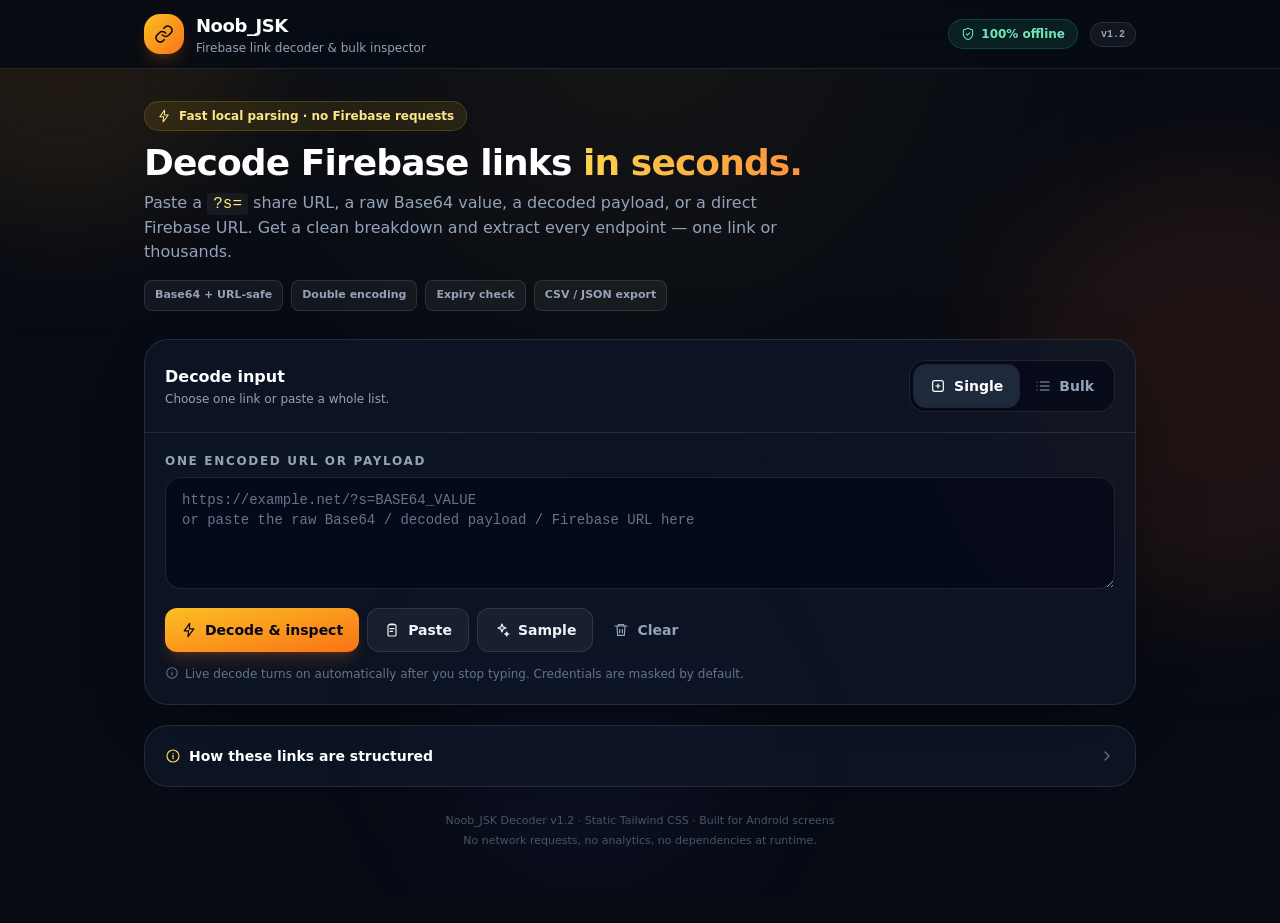
==== commit b93067c3: "Broaden share-parameter support and bump to v1.2 - decoder.js: recognises d=, data=, payload=, token" ====
--- a/standalone.html
+++ b/standalone.html
@@ -67,7 +67,7 @@
         <svg class="h-3.5 w-3.5" aria-hidden="true"><use href="#i-shield"></use></svg>
         100% offline
       </span>
-      <span class="rounded-full border border-white/10 bg-white/5 px-2.5 py-1 font-mono text-[10px] font-semibold text-slate-400">v1.0</span>
+      <span class="rounded-full border border-white/10 bg-white/5 px-2.5 py-1 font-mono text-[10px] font-semibold text-slate-400">v1.2</span>
     </div>
   </header>
 
@@ -264,15 +264,21 @@
         </summary>
         <div class="border-t border-white/10 p-4 text-xs leading-6 text-slate-400 sm:p-5 sm:text-sm">
           <p>The <code class="rounded bg-white/5 px-1.5 py-0.5 font-mono text-amber-200">?s=</code> parameter is UTF-8 Base64. After decoding it usually looks like this:</p>
-          <pre class="code-block mt-3 whitespace-pre-wrap break-all">FIREBASE_URL ||| CREDENTIAL ||| EXPIRY_MS ||| OPTIONAL_DEVICE_ID
-
-https://project-default-rtdb.firebaseio.com ||| KEY ||| 1793105515015 ||| device-123</pre>
+          <pre class="code-block mt-3 whitespace-pre-wrap break-all">FIREBASE_URL | CREDENTIAL | EXPIRY_MS | OPTIONAL_DEVICE_ID
+
+https://project-default-rtdb.firebaseio.com | KEY | 1793105515015 | device-123</pre>
+          <p class="mt-2">Fields may be separated by a single <code class="rounded bg-white/5 px-1.5 py-0.5 font-mono text-amber-200">|</code> or by the older triple <code class="rounded bg-white/5 px-1.5 py-0.5 font-mono text-amber-200">|||</code> separator — both formats are decoded the same way.</p>
           <ul class="mt-3 space-y-1.5">
             <li>• <span class="font-semibold text-slate-300">Field 1</span> — Firebase / Realtime Database endpoint.</li>
             <li>• <span class="font-semibold text-slate-300">Field 2</span> — database secret, API key, or short credential.</li>
             <li>• <span class="font-semibold text-slate-300">Field 3</span> — expiry timestamp in milliseconds (10-digit seconds also work).</li>
             <li>• <span class="font-semibold text-slate-300">Field 4+</span> — optional device ID or reference.</li>
           </ul>
+          <p class="mt-3">The same payloads are also read from <code class="rounded bg-white/5 px-1.5 py-0.5 font-mono text-amber-200">d=</code>, <code class="rounded bg-white/5 px-1.5 py-0.5 font-mono text-amber-200">data=</code>, <code class="rounded bg-white/5 px-1.5 py-0.5 font-mono text-amber-200">payload=</code>, <code class="rounded bg-white/5 px-1.5 py-0.5 font-mono text-amber-200">token=</code>, <code class="rounded bg-white/5 px-1.5 py-0.5 font-mono text-amber-200">encoded=</code>, <code class="rounded bg-white/5 px-1.5 py-0.5 font-mono text-amber-200">share=</code> or <code class="rounded bg-white/5 px-1.5 py-0.5 font-mono text-amber-200">link=</code> parameters, including URL-encoded JSON.</p>
+          <p class="mt-3">Some apps — such as <span class="font-semibold text-slate-300">VANTAGE</span> share links — wrap the same details as Base64 over an XOR-encoded JSON object instead:</p>
+          <pre class="code-block mt-2 whitespace-pre-wrap break-all">base64url( XOR( {"u":"FIREBASE_URL","k":"CREDENTIAL","l":"LABEL","e":EXPIRY_MS} ) )</pre>
+          <p class="mt-2">Those links are recognised automatically as a <span class="font-semibold text-slate-300">VANTAGE share link</span> and yield the same endpoint, credential, label and expiry fields. <code class="rounded bg-white/5 px-1.5 py-0.5 font-mono text-amber-200">"e":0</code> means the link never expires.</p>
+          <p class="mt-2">A merged <code class="rounded bg-white/5 px-1.5 py-0.5 font-mono text-amber-200">?m=</code> link packs several connections into one Base64 JSON array of <code class="rounded bg-white/5 px-1.5 py-0.5 font-mono text-amber-200">{url, key}</code> objects. Every endpoint is listed and included in bulk exports.</p>
           <p class="mt-3 rounded-xl border border-emerald-400/15 bg-emerald-400/[0.06] p-3 text-emerald-200">
             <strong class="font-bold">Privacy:</strong> everything runs in your browser. The tool never connects to a Firebase database, never tests credentials, and never uploads pasted data.
           </p>
@@ -281,7 +287,7 @@
     </section>
 
     <footer class="mt-6 pb-2 text-center text-[11px] leading-5 text-slate-600">
-      Noob_JSK Decoder v1.0 · Static Tailwind CSS · Built for Android screens<br>
+      Noob_JSK Decoder v1.2 · Static Tailwind CSS · Built for Android screens<br>
       No network requests, no analytics, no dependencies at runtime.
     </footer>
   </main>
@@ -301,7 +307,7 @@
   </div>
   <script>
 /*!
- * LinkScope Decoder Core — v1.0.0
+ * LinkScope Decoder Core — v1.2.0
  * 100% local text parsing. No fetch(), no network calls, no telemetry.
  * Works in browsers and Node.js (UMD).
  */
@@ -313,7 +319,7 @@
 })(typeof globalThis !== 'undefined' ? globalThis : this, function () {
   'use strict';
 
-  var VERSION = '1.0.0';
+  var VERSION = '1.2.0';
   var MAX_DECODE_ROUNDS = 3;
   var MAX_RESOLVE_DEPTH = 4;
   var DEFAULT_MAX_CHARS = 2000000;
@@ -334,6 +340,10 @@
     url: 'Plain URL',
     json: 'JSON payload',
     query: 'Query-string payload',
+    'pipe-payload': 'Pipe-delimited payload',
+    'vantage-share': 'VANTAGE share link',
+    'merged-share': 'VANTAGE merged connections',
+    'share-param': 'Share parameter',
     plain: 'Plain text',
     empty: 'Empty input'
   };
@@ -488,6 +498,151 @@
 
   function looksLikeEncodedContainer(text) {
     return ENCODED_CONTAINER_RE.test(String(text || ''));
+  }
+
+  // Panels do not always use "s=" — "d", "data", "payload", "token",
+  // "encoded", "share" and "link" are common alternatives.
+  var SHARE_PARAM_NAMES = 'd|data|payload|token|encoded|share|link';
+
+  function extractAliasParam(value) {
+    var raw = String(value == null ? '' : value);
+    var patterns = [
+      new RegExp('[?&](?:' + SHARE_PARAM_NAMES + ')=([^&#\\s"\']+)', 'i'),
+      new RegExp('^(?:' + SHARE_PARAM_NAMES + ')=([^&#\\s"\']+)', 'i'),
+      new RegExp('(?:^|[\\s,;({[|&])(?:' + SHARE_PARAM_NAMES + ')\\s*[:=]\\s*["\']?([A-Za-z0-9%+/=_-]{8,})', 'i')
+    ];
+    for (var i = 0; i < patterns.length; i++) {
+      var m = raw.match(patterns[i]);
+      if (m && m[1]) {
+        var cleaned = cleanToken(m[1]);
+        if (cleaned && cleaned.length >= 8) return decodeSValue(cleaned);
+      }
+    }
+    return null;
+  }
+
+  // Format C — VANTAGE share links (vantagepanel.netlify.app):
+  //   ?s= base64url( XOR( JSON {u,k,l,e}, fixedKey ) )
+  // "u" = database URL, "k" = credential, "l" = label, "e" = expiry in ms
+  // (0 or missing means the link never expires). This is the app's public
+  // client-side fallback encoder, so the key ships with the page itself.
+  var VANTAGE_XOR_KEY = 'vantagepanelv1_Xk9mP2wN7qL4vR6jH3cF8yT1ZbE5sA09';
+
+  function looseBase64(value) {
+    var s = String(value == null ? '' : value).replace(/\s/g, '');
+    s = s.replace(/-/g, '+').replace(/_/g, '/').replace(/=+$/, '');
+    if (s.length < 16 || !/^[A-Za-z0-9+/]+$/.test(s)) return null;
+    var mod = s.length % 4;
+    if (mod === 1) return null;
+    return mod ? s + '='.repeat(4 - mod) : s;
+  }
+
+  function xorWithKey(bytes, key) {
+    var out = new Uint8Array(bytes.length);
+    for (var i = 0; i < bytes.length; i++) out[i] = bytes[i] ^ key.charCodeAt(i % key.length);
+    return out;
+  }
+
+  // Format D — VANTAGE merged connections (?m=):
+  //   base64url( encodeURIComponent( JSON [ {url,key}, ... ] ) )
+  // "Watch all" links carry several databases in one parameter.
+  function extractMFromUrl(value) {
+    var raw = String(value == null ? '' : value);
+    try {
+      var u = new URL(raw);
+      var fromUrl = u.searchParams.get('m');
+      if (fromUrl) return decodeSValue(fromUrl);
+    } catch (e) { /* not an absolute URL */ }
+    var m = raw.match(/[?&#]m=([^&#\s"']+)/i) || raw.match(/^m=([^&#\s"']+)/i);
+    return m && m[1] ? decodeSValue(m[1]) : null;
+  }
+
+  function normalizeMergedItems(list) {
+    var items = [];
+    var seen = Object.create(null);
+    for (var i = 0; i < list.length; i++) {
+      var it = list[i];
+      if (!it || typeof it !== 'object' || Array.isArray(it)) continue;
+      var url = String(it.url != null ? it.url : (it.u != null ? it.u : (it.databaseURL != null ? it.databaseURL : ''))).trim().replace(/\/+$/, '');
+      if (!/^https?:\/\//i.test(url)) continue;
+      var key = String(it.key != null ? it.key : (it.k != null ? it.k : (it.apiKey != null ? it.apiKey : '')));
+      var id = url + '\u0000' + key;
+      if (seen[id]) continue;
+      seen[id] = true;
+      items.push({ url: url, key: key });
+    }
+    return items;
+  }
+
+  function decodeMergedShare(value) {
+    var raw = String(value == null ? '' : value).trim();
+    if (!raw) return null;
+    if (/^https?:/i.test(raw)) {
+      raw = extractMFromUrl(raw);
+      if (!raw) return null;
+    } else {
+      raw = raw.replace(/^m\s*=\s*/i, '');
+      try { raw = decodeURIComponent(raw); } catch (e) { /* keep raw */ }
+    }
+    var b64 = looseBase64(raw);
+    if (!b64) return null;
+    var bytes = base64ToBytes(b64);
+    if (!bytes || bytes.length < 8) return null;
+    var text = bytesToUtf8(bytes);
+    if (!isPrintableText(text)) return null;
+    var jsonText = text;
+    if (/%[0-9A-Fa-f]{2}/.test(text)) {
+      try { jsonText = decodeURIComponent(text); } catch (e) { return null; }
+    }
+    var list;
+    try { list = JSON.parse(jsonText); } catch (e) { return null; }
+    if (!Array.isArray(list) || !list.length) return null;
+    var items = normalizeMergedItems(list);
+    if (!items.length) return null;
+    return {
+      items: items,
+      text: jsonText,
+      payload: JSON.stringify(items.map(function (x) { return { databaseURL: x.url, apiKey: x.key }; }))
+    };
+  }
+
+  function decodeVantageShare(value) {
+    var raw = String(value == null ? '' : value).trim();
+    if (!raw) return null;
+    if (/^https?:/i.test(raw)) {
+      raw = extractSParam(raw);
+      if (!raw) return null;
+    } else {
+      raw = raw.replace(/^s\s*=\s*/i, '');
+      try { raw = decodeURIComponent(raw); } catch (e) { /* keep raw */ }
+    }
+    var b64 = looseBase64(raw);
+    if (!b64) return null;
+    var bytes = base64ToBytes(b64);
+    if (!bytes || bytes.length < 16) return null;
+    var text = bytesToUtf8(xorWithKey(bytes, VANTAGE_XOR_KEY));
+    if (!isPrintableText(text)) return null;
+    var obj;
+    try { obj = JSON.parse(text); } catch (e) { return null; }
+    if (!obj || typeof obj !== 'object' || Array.isArray(obj)) return null;
+    var url = String(obj.u != null ? obj.u : (obj.url != null ? obj.url : '')).trim();
+    if (!/^https?:\/\//i.test(url)) return null;
+    var key = String(obj.k != null ? obj.k : (obj.key != null ? obj.key : ''));
+    var label = String(obj.l != null ? obj.l : (obj.label != null ? obj.label : ''));
+    var expiryMs = Number(obj.e != null ? obj.e : (obj.exp != null ? obj.exp : 0)) || 0;
+    return {
+      payload: JSON.stringify({
+        databaseURL: url,
+        apiKey: key,
+        label: label,
+        expiry: expiryMs > 0 ? expiryMs : 'Permanent'
+      }),
+      text: text,
+      url: url,
+      key: key,
+      label: label,
+      expiryMs: expiryMs
+    };
   }
 
   function firebaseUrlRegex() {
@@ -676,32 +831,71 @@
     return out;
   }
 
+  // Format B — single-pipe payloads:
+  //   https://project-default-rtdb.firebaseio.com|KEY|1793105515015|device-123
+  // The older format uses "|||" between fields. A single "|" payload is only
+  // recognised when field 1 is a Firebase endpoint and at least one later field
+  // has a value, so ordinary prose containing a pipe is left alone.
+  function isPipeDelimitedPayload(value) {
+    var text = String(value == null ? '' : value).trim();
+    if (!text || text.indexOf('|') === -1 || /\|\|/.test(text)) return false;
+    var parts = text.split('|');
+    if (parts.length < 2) return false;
+    var head = parts[0].trim();
+    if (!head || !FIREBASE_HOST_RE.test(head)) return false;
+    for (var i = 1; i < parts.length; i++) {
+      if (parts[i].trim()) return true;
+    }
+    return false;
+  }
+
+  // Array items shaped like { url, key } (merged connections, JSON exports)
+  // are summarised instead of dumped as raw JSON.
+  function summarizeConnectionObject(value) {
+    if (!value || typeof value !== 'object' || Array.isArray(value)) return null;
+    var url = String(value.url != null ? value.url : (value.u != null ? value.u : (value.databaseURL != null ? value.databaseURL : ''))).trim();
+    if (!/^https?:\/\//i.test(url)) return null;
+    var key = String(value.key != null ? value.key : (value.k != null ? value.k : (value.apiKey != null ? value.apiKey : '')));
+    return { text: key ? url + ' | ' + key : url, key: key, hasKey: !!key };
+  }
+
   function splitPayloadSegments(payload) {
     var text = String(payload == null ? '' : payload).trim();
     if (!text) return [];
-    if (/\|\|/.test(text)) {
-      return text.split(/\s*\|{2,}\s*/).map(function (v, i) {
+    var separator = /\|\|/.test(text) ? /\s*\|{2,}\s*/ : (isPipeDelimitedPayload(text) ? /\s*\|\s*/ : null);
+    if (separator) {
+      return text.split(separator).map(function (v, i) {
         var c = classifySegment(v, i, true);
         return { index: i, label: c.label, value: v, kind: c.kind, sensitive: c.sensitive };
+      }).filter(function (seg) {
+        // Drop empty fields from the breakdown but keep their original index so
+        // labels stay aligned with field 1 / field 2 / field 3.
+        return String(seg.value).trim() !== '';
       });
     }
     if (/^[[{]/.test(text)) {
       try {
         var obj = JSON.parse(text);
         if (obj && typeof obj === 'object') {
-          var entries = Array.isArray(obj)
-            ? obj.map(function (v, i) { return ['item' + (i + 1), v]; })
+          var isArrayPayload = Array.isArray(obj);
+          var entries = isArrayPayload
+            ? obj.map(function (v, i) { return ['item ' + (i + 1), v]; })
             : Object.keys(obj).map(function (k) { return [k, obj[k]]; });
           return entries.map(function (entry, i) {
             var k = entry[0];
-            var v = typeof entry[1] === 'object' ? JSON.stringify(entry[1]) : String(entry[1] == null ? '' : entry[1]);
+            // Connection objects look better as "url | key" than as raw JSON.
+            var summary = isArrayPayload ? summarizeConnectionObject(entry[1]) : null;
+            var v = summary
+              ? summary.text
+              : (typeof entry[1] === 'object' ? JSON.stringify(entry[1]) : String(entry[1] == null ? '' : entry[1]));
             var c = classifySegment(v, i, false);
             return {
               index: i,
               label: humanizeKey(k) || c.label,
               value: v,
               kind: c.kind,
-              sensitive: c.sensitive || /key|secret|token|auth|pass/i.test(k)
+              credential: summary && summary.key ? summary.key : '',
+              sensitive: c.sensitive || !!(summary && summary.hasKey) || /key|secret|token|auth|pass/i.test(k)
             };
           });
         }
@@ -733,13 +927,27 @@
     if (apiKeys.length) {
       return { value: apiKeys[0], masked: maskSecret(apiKeys[0]), type: 'Firebase Web API key', source: 'pattern match' };
     }
-    var seg = segments.find(function (s) { return (s.kind === 'credential' || s.kind === 'apiKey') && s.value; });
+    var seg = segments.find(function (s) {
+      return (s.kind === 'credential' || s.kind === 'apiKey' || s.sensitive) && s.value;
+    });
     if (seg) {
+      var segValue = seg.credential || seg.value;
       return {
-        value: seg.value,
-        masked: maskSecret(seg.value),
+        value: segValue,
+        masked: maskSecret(segValue),
         type: seg.kind === 'apiKey' ? 'Firebase Web API key' : 'Credential / database secret',
         source: 'field ' + (seg.index + 1)
+      };
+    }
+    // JSON payloads (including merged-connection arrays) keep their secrets in
+    // named fields, so look for those before falling back to query params.
+    var jsonField = String(text || '').match(/"(?:apiKey|api_key|key|credential|secret)"\s*:\s*"([^"]{3,})"/i);
+    if (jsonField) {
+      return {
+        value: jsonField[1],
+        masked: maskSecret(jsonField[1]),
+        type: 'Credential / database secret',
+        source: 'JSON field'
       };
     }
     if (primaryUrl && primaryUrl.hasSensitiveQuery) {
@@ -837,10 +1045,10 @@
       }
       return '';
     };
-    var url = get('url', 'firebaseUrl', 'firebase_url', 'firebaseURL', 'databaseURL', 'databaseUrl', 'endpoint', 'host');
-    var key = get('key', 'apiKey', 'api_key', 'auth', 'secret', 'credential', 'token');
-    var exp = get('expiresAt', 'expiry', 'exp', 'expires', 'validUntil', 'timestamp', 'time');
-    var dev = get('deviceId', 'device_id', 'device', 'ref', 'reference');
+    var url = get('url', 'u', 'firebaseUrl', 'firebase_url', 'firebaseURL', 'databaseURL', 'databaseUrl', 'endpoint', 'host');
+    var key = get('key', 'k', 'apiKey', 'api_key', 'auth', 'secret', 'credential', 'token');
+    var exp = get('expiresAt', 'expiry', 'e', 'exp', 'expires', 'validUntil', 'timestamp', 'time');
+    var dev = get('deviceId', 'device_id', 'device', 'dev', 'ref', 'reference');
     var parts = [url, key, exp, dev].filter(Boolean);
     if (parts.length) return parts.join('|||');
     var fbs = strings.filter(function (s) { return FIREBASE_HOST_RE.test(s); });
@@ -869,6 +1077,22 @@
     if (!token) return { payload: '', sourceType: 'empty', encoding: 'plain', decodeCount: 0, notes: notes.concat(['Empty input.']) };
     if (depth > MAX_RESOLVE_DEPTH) {
       return { payload: token, sourceType: 'plain', encoding: 'plain', decodeCount: 0, notes: notes.concat(['Maximum decoding depth reached.']) };
+    }
+
+    // VANTAGE merged connections (?m=) carry a JSON array, so check before
+    // the s= / plain-URL branches can treat the parameter as a normal URL.
+    var merged = decodeMergedShare(token);
+    if (merged) {
+      return {
+        payload: merged.payload,
+        sourceType: 'merged-share',
+        encoding: 'URL-encoded JSON + Base64',
+        decodeCount: 1,
+        notes: notes.concat([
+          'Decoded a VANTAGE merged-connections link (' + merged.items.length +
+          ' connection' + (merged.items.length === 1 ? '' : 's') + ').'
+        ])
+      };
     }
 
     if (/^[[{]/.test(token)) {
@@ -903,12 +1127,82 @@
           notes: sNotes
         };
       }
+      // Not plain Base64 — try the VANTAGE XOR-obfuscated share payload.
+      var vantageS = decodeVantageShare(sVal);
+      if (vantageS) {
+        return {
+          payload: vantageS.payload,
+          sourceType: 'vantage-share',
+          encoding: 'XOR + Base64',
+          decodeCount: 1,
+          notes: notes.concat(['Decoded a VANTAGE share link (Base64 + XOR-encoded JSON).'])
+        };
+      }
+      // Some panels put URL-encoded or plain JSON straight into s=.
+      if (/^[[{]/.test(sVal)) {
+        var jsonSPath = jsonToPayload(sVal, []);
+        if (jsonSPath) {
+          return {
+            payload: jsonSPath,
+            sourceType: 's-param',
+            encoding: 'json',
+            decodeCount: 0,
+            notes: notes.concat(['Parsed a JSON payload from the s= value.'])
+          };
+        }
+      }
       notes = notes.concat(['Found an s= value, but it did not decode as readable Base64.']);
+    }
+
+    // Alternative share parameters (d=, data=, payload=, token=, …).
+    var aliasValue = extractAliasParam(token);
+    if (aliasValue) {
+      var aliasNotes = notes.concat(['Found a share parameter value.']);
+      if (/^[[{]/.test(aliasValue)) {
+        var aliasJson = jsonToPayload(aliasValue, []);
+        if (aliasJson) {
+          return { payload: aliasJson, sourceType: 'share-param', encoding: 'json', decodeCount: 0, notes: aliasNotes.concat(['Parsed a JSON payload from the share parameter.']) };
+        }
+      }
+      if (isPipeDelimitedPayload(aliasValue)) {
+        return { payload: aliasValue, sourceType: 'share-param', encoding: 'plain', decodeCount: 0, notes: aliasNotes.concat(['Share parameter contains a single-pipe payload.']) };
+      }
+      if (/^https?:\/\//i.test(aliasValue)) {
+        return { payload: aliasValue, sourceType: 'share-param', encoding: 'plain', decodeCount: 0, notes: aliasNotes.concat(['Share parameter contains a URL.']) };
+      }
+      var aliasDecoded = decodeChain(aliasValue);
+      if (aliasDecoded.ok) {
+        return {
+          payload: aliasDecoded.text,
+          sourceType: 'share-param',
+          encoding: aliasDecoded.encoding,
+          decodeCount: aliasDecoded.count,
+          notes: aliasNotes.concat(['Decoded share parameter using ' + aliasDecoded.encoding + '.'])
+        };
+      }
+      var aliasVantage = decodeVantageShare(aliasValue);
+      if (aliasVantage) {
+        return { payload: aliasVantage.payload, sourceType: 'share-param', encoding: 'XOR + Base64', decodeCount: 1, notes: aliasNotes.concat(['Decoded a VANTAGE share value from a share parameter.']) };
+      }
+      var aliasMerged = decodeMergedShare(aliasValue);
+      if (aliasMerged) {
+        return {
+          payload: aliasMerged.payload,
+          sourceType: 'share-param',
+          encoding: 'URL-encoded JSON + Base64',
+          decodeCount: 1,
+          notes: aliasNotes.concat(['Decoded merged connections from a share parameter.'])
+        };
+      }
     }
 
     // A delimited payload can begin with https://, so detect it before plain URLs.
     if (/\|\|/.test(token)) {
       return { payload: token, sourceType: 'payload', encoding: 'plain', decodeCount: 0, notes: notes.concat(['Detected a ||| delimited payload.']) };
+    }
+
+    if (isPipeDelimitedPayload(token)) {
+      return { payload: token, sourceType: 'pipe-payload', encoding: 'plain', decodeCount: 0, notes: notes.concat(['Detected a single-pipe (|) delimited payload.']) };
     }
 
     // Query-string payloads can contain an encoded Firebase host; decode them
@@ -948,6 +1242,16 @@
     }
 
     if (looksLikeBase64(token)) {
+      var vantageRaw = decodeVantageShare(token);
+      if (vantageRaw) {
+        return {
+          payload: vantageRaw.payload,
+          sourceType: 'vantage-share',
+          encoding: 'XOR + Base64',
+          decodeCount: 1,
+          notes: notes.concat(['Decoded a VANTAGE share value (Base64 + XOR-encoded JSON).'])
+        };
+      }
       var decodedRaw = decodeChain(token);
       if (decodedRaw.ok) {
         var rawNotes = notes.concat(['Decoded raw value using ' + decodedRaw.encoding + '.']);
@@ -991,8 +1295,13 @@
     var decodeCount = options.decodeCount || 0;
     var encoding = options.encoding || 'plain';
     var notes = (options.notes || []).slice();
-    var isDelimited = /\|\|/.test(text);
-    var decoded = decodeCount > 0 || sourceType === 'json' || sourceType === 'query' || sourceType === 'payload';
+    var isDelimited = /\|\|/.test(text) || isPipeDelimitedPayload(text);
+    var decoded = decodeCount > 0 || sourceType === 'json' || sourceType === 'query' || sourceType === 'payload' || sourceType === 'pipe-payload' || sourceType === 'vantage-share' || sourceType === 'merged-share' || sourceType === 'share-param';
+    var isVantagePermanent = sourceType === 'vantage-share' && /"expiry"\s*:\s*"Permanent"/i.test(text);
+    var hasNoExpiryByDesign = isVantagePermanent || sourceType === 'merged-share';
+    if (sourceType === 'merged-share') {
+      segments.forEach(function (seg, i) { seg.label = 'Connection ' + (i + 1); });
+    }
 
     var status;
     if (!text) status = 'INVALID';
@@ -1009,7 +1318,13 @@
     if (firebaseUrls.length) messages.push('Found ' + firebaseUrls.length + ' Firebase endpoint' + (firebaseUrls.length === 1 ? '' : 's') + '.');
     else messages.push('No Firebase endpoint was found in the decoded text.');
     if (expiresAt) messages.push('Expiry: ' + expiresAt.local + ' (' + expiresAt.relative + ').');
+    else if (isVantagePermanent) messages.push('This VANTAGE link is permanent (no expiry).');
+    else if (sourceType === 'merged-share') messages.push('Merged links do not carry an expiry field.');
     else messages.push('No expiry timestamp was detected.');
+    if (sourceType === 'merged-share') {
+      var connections = (text.match(/"databaseURL"/g) || []).length;
+      messages.push('Merged link contains ' + connections + ' connection' + (connections === 1 ? '' : 's') + '.');
+    }
     if (credential) messages.push('A credential field was found and is masked by default.');
 
     notes.forEach(function (n) { messages.push(n); });
@@ -1018,7 +1333,7 @@
     if (firebaseUrls.length > 1) warnings.push('Multiple Firebase URLs were found; the first is shown as primary.');
     if (primaryUrl && !primaryUrl.isSecure) warnings.push('This endpoint uses HTTP instead of HTTPS.');
     if (expiresAt && expiresAt.expired) warnings.push('This link has expired.');
-    if (!expiresAt) warnings.push('This link has no detectable expiry field.');
+    if (!expiresAt && !hasNoExpiryByDesign) warnings.push('This link has no detectable expiry field.');
     if (sourceType === 'plain' && decodeCount === 0 && !isDelimited) warnings.push('Input was not recognized as Base64, a delimited payload, or a Firebase URL.');
     if (primaryUrl && primaryUrl.hasSensitiveQuery) warnings.push('Sensitive query parameters were removed from the displayed URL.');
 
@@ -1073,10 +1388,14 @@
     if (/^https?:\/\//i.test(t)) return true;
     if (FIREBASE_HOST_RE.test(t)) return true;
     if (/\|\|/.test(t)) return true;
+    if (isPipeDelimitedPayload(t)) return true;
     if (API_KEY_SINGLE_RE.test(t)) return true;
     if (extractSParam(t)) return true;
-    if (/^s=/i.test(t) && t.length > 8) return true;
+    if (extractAliasParam(t)) return true;
+    if (/^[sm]=/i.test(t) && t.length > 8) return true;
     if (t.length >= 12 && looksLikeBase64(t)) {
+      if (decodeVantageShare(t)) return true;
+      if (decodeMergedShare(t)) return true;
       var d = decodeChain(t);
       if (d.ok) return true;
     }
@@ -1107,7 +1426,7 @@
     for (var i = 0; i < lines.length; i++) {
       var line = lines[i].trim();
       if (!line || /^(#|\/\/|;)/.test(line)) continue;
-      if (/\|\|/.test(line) || /^[[{]/.test(line)) {
+      if (/\|\|/.test(line) || isPipeDelimitedPayload(line) || /^[[{]/.test(line)) {
         if (!push(line, i + 1)) break;
         continue;
       }
@@ -1162,7 +1481,14 @@
     }
     var results = options.dedupe ? allResults.filter(function (r) { return !r.duplicate; }) : allResults.slice();
     var uniqueUrls = new Set();
-    allResults.forEach(function (r) { if (r.primaryUrl) uniqueUrls.add(r.primaryUrl.canonical); });
+    // Count every endpoint, not only the primary one, so merged links and
+    // payloads with several URLs are represented accurately.
+    allResults.forEach(function (r) {
+      (r.firebaseUrls || []).forEach(function (u) { uniqueUrls.add(u.canonical); });
+      if (!r.firebaseUrls || !r.firebaseUrls.length) {
+        if (r.primaryUrl) uniqueUrls.add(r.primaryUrl.canonical);
+      }
+    });
     var stats = {
       total: allResults.length,
       shown: results.length,
@@ -1198,6 +1524,9 @@
     maskSecret: maskSecret,
     toTimestampMs: toTimestampMs,
     splitPayloadSegments: splitPayloadSegments,
+    isPipeDelimitedPayload: isPipeDelimitedPayload,
+    decodeVantageShare: decodeVantageShare,
+    decodeMergedShare: decodeMergedShare,
     parsePayload: parsePayload,
     resolvePayload: resolvePayload,
     inspect: inspect,
@@ -1206,10 +1535,11 @@
   };
 });
 
+
   </script>
   <script>
 /*!
- * LinkScope UI — v1.0.0
+ * LinkScope UI — v1.2.0
  * Depends on decoder.js (window.LinkScopeDecoder).
  * All processing is local; no fetch/XHR/WebSocket calls are made.
  */
@@ -1221,7 +1551,10 @@
 
   var SAMPLE_LINKS = [
     'https://badgxarmy.netlify.app/?s=aHR0cHM6Ly9hbWFuZ2FuZHUtODg2OTctZGVmYXVsdC1ydGRiLmZpcmViYXNlaW8uY29tfHx8Vnx8fDE3OTMxMDU1MTUwMTU=',
-    'https://badgxarmy.netlify.app/?s=aHR0cHM6Ly9jYWxsbWUyLTY4NmM4LWRlZmF1bHQtcnRkYi5maXJlYmFzZWlvLmNvbXx8fEdnfHx8MTc5MzEwNTQ4MjY2NA=='
+    'https://badgxarmy.netlify.app/?s=aHR0cHM6Ly9jYWxsbWUyLTY4NmM4LWRlZmF1bHQtcnRkYi5maXJlYmFzZWlvLmNvbXx8fEdnfHx8MTc5MzEwNTQ4MjY2NA==',
+    'https://badgxarmy.netlify.app/?s=aHR0cHM6Ly9zYW1wbGUtcGlwZS1kZWZhdWx0LXJ0ZGIuZmlyZWJhc2Vpby5jb218S0VZMTIzNDU2fDE3OTMxMDU1MTUwMTV8ZGV2aWNlLTEyMw==',
+    'https://vantagepanel.netlify.app/?s=DUMbVltFDQQVHhZWWR4xNRtYAzFVBWNTFCpVAz5CRzpHByQWHz1DPwAkRhYoXxcVDgNWTUUOUltMJCAweBECJGY9EWJVYhUdbg5UEVkEJlYAMl0ddh14B2cPQzw',
+    'https://vantagepanel.netlify.app/?m=[base64]'
   ];
 
   var MAX_INPUT_CHARS = 1500000;
@@ -1659,7 +1992,8 @@
       r.source, r.resolvedPayload, r.payload, r.statusLabel, r.sourceTypeLabel,
       r.projectId, r.deviceId, r.credential ? r.credential.value : '',
       r.primaryUrl ? r.primaryUrl.url : '',
-      r.primaryUrl ? r.primaryUrl.host : ''
+      r.primaryUrl ? r.primaryUrl.host : '',
+      (r.firebaseUrls || []).map(function (u) { return u.url; }).join(' ')
     ].join(' ').toLowerCase();
   }
 
@@ -2104,7 +2438,12 @@
 
     $('btn-copy-urls').addEventListener('click', function () {
       var rows = currentExportRows();
-      var urls = Array.from(new Set(rows.map(function (r) { return r.primaryUrl ? r.primaryUrl.url : ''; }).filter(Boolean)));
+      var allUrls = [];
+      rows.forEach(function (r) {
+        (r.firebaseUrls && r.firebaseUrls.length ? r.firebaseUrls : (r.primaryUrl ? [r.primaryUrl] : []))
+          .forEach(function (u) { if (u && u.url) allUrls.push(u.url); });
+      });
+      var urls = Array.from(new Set(allUrls));
       if (!urls.length) { showToast('No Firebase URLs in this view', 'error'); return; }
       copyText(urls.join('\n')).then(function (ok) { showToast(ok ? plural(urls.length, 'URL') + ' copied' : 'Copy failed', ok ? 'success' : 'error'); });
     });
@@ -2151,6 +2490,7 @@
   init();
 })();
 
+
   </script>
 </body>
 </html>
